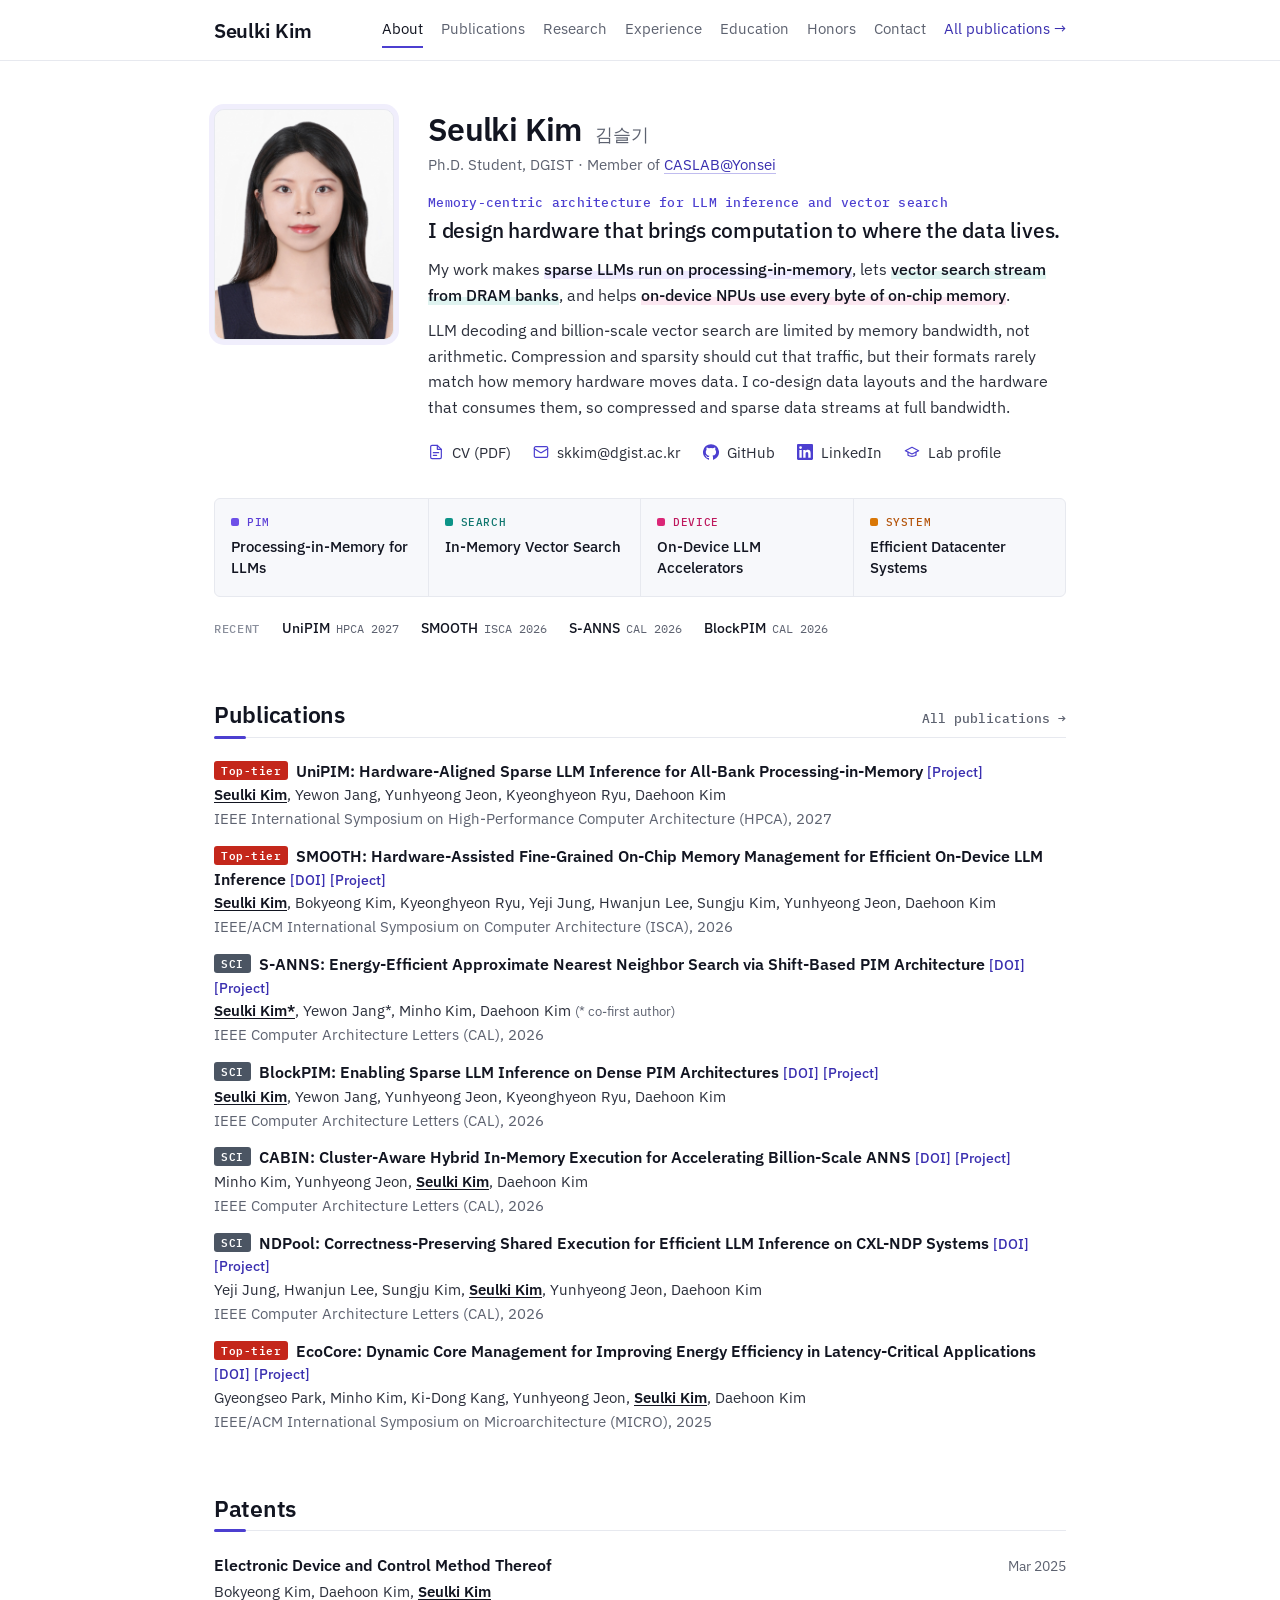
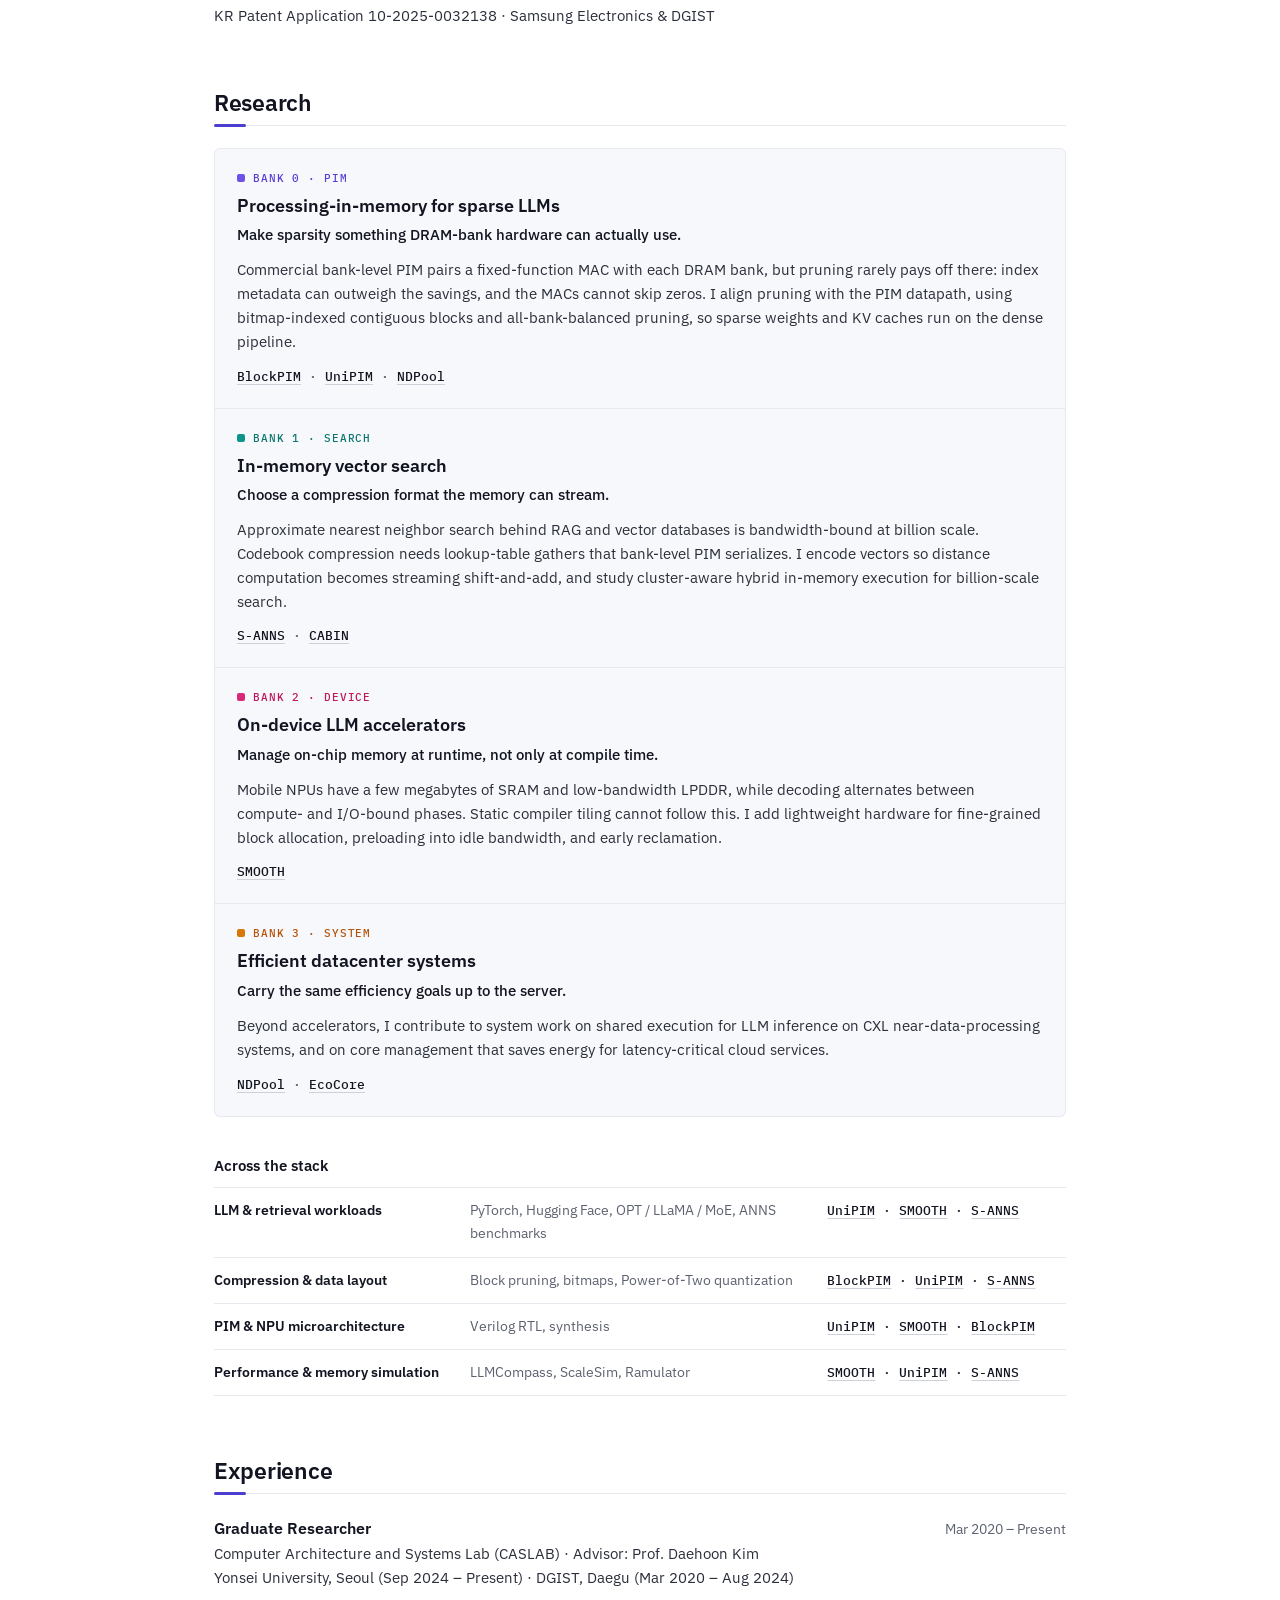
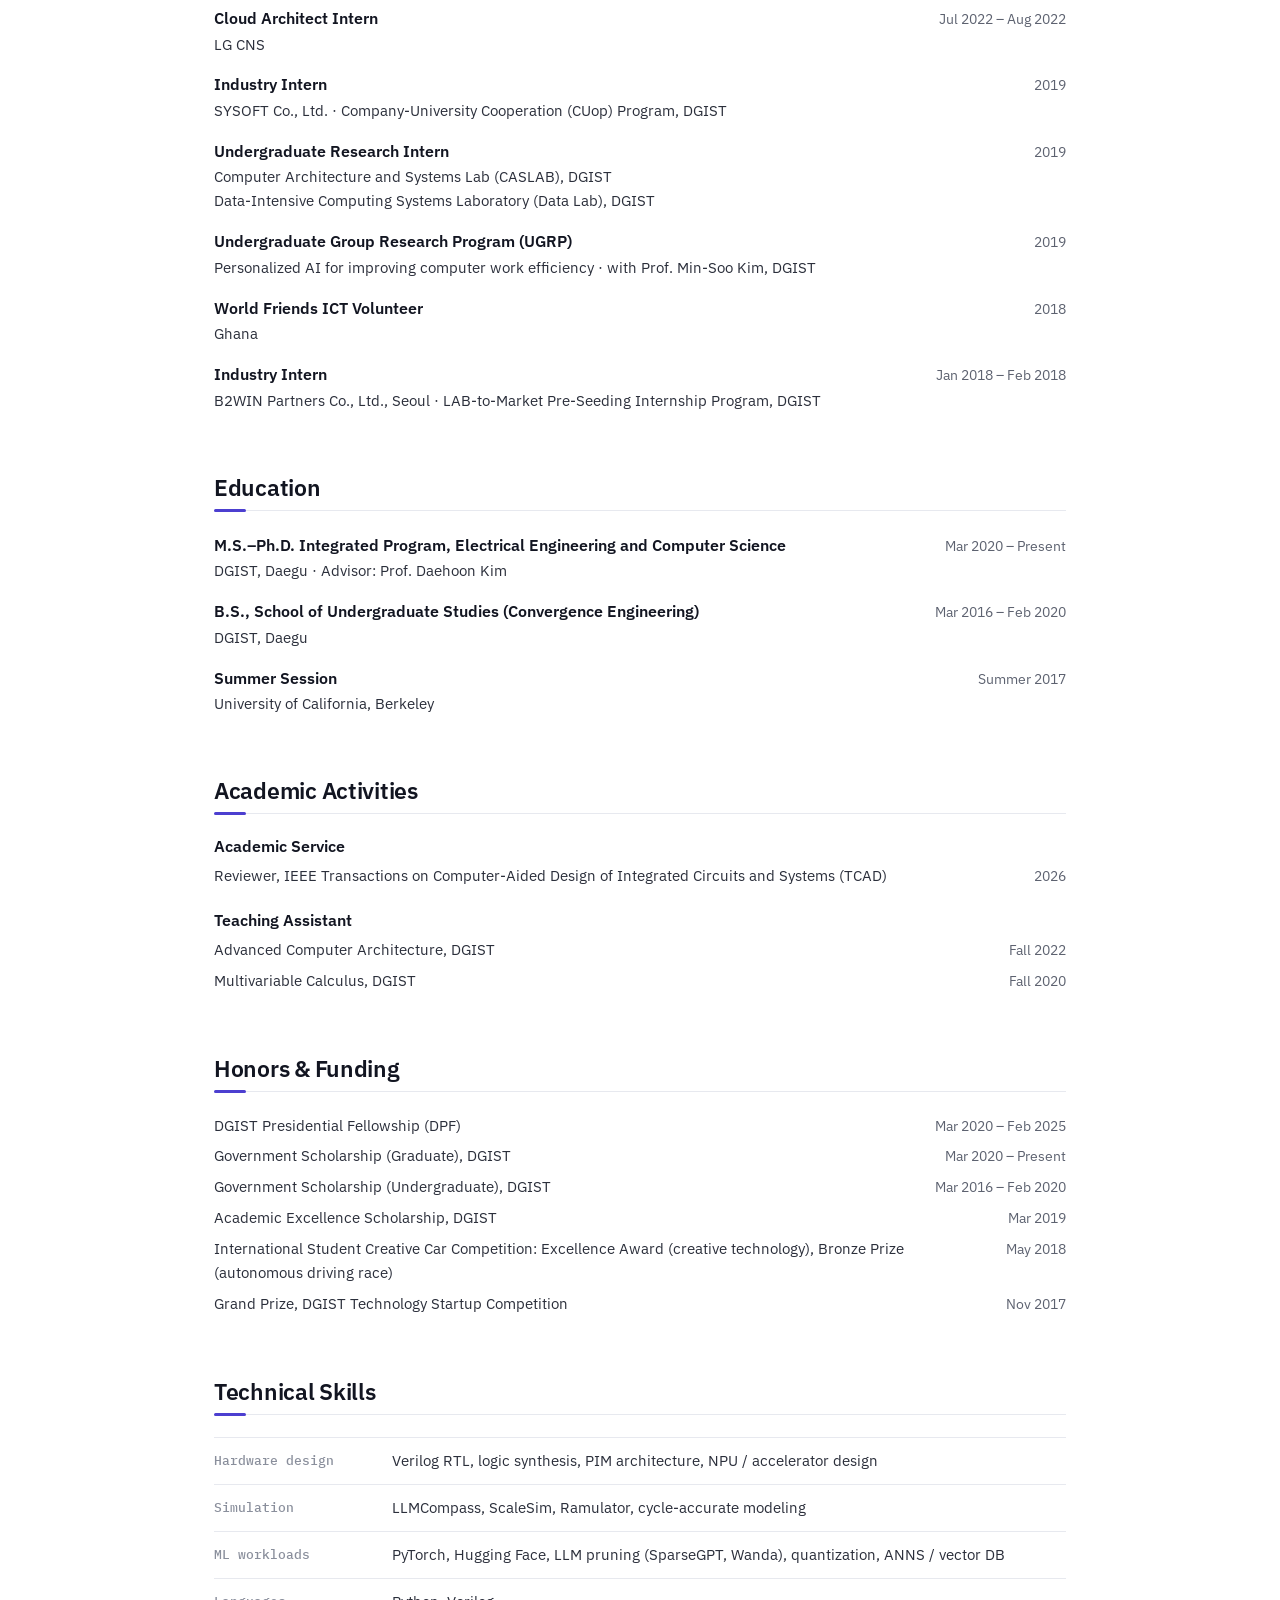
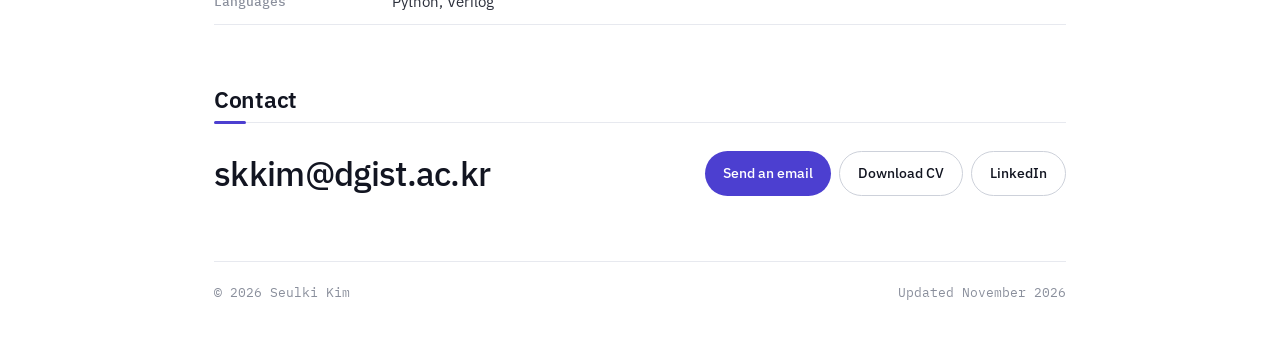
==== index.html @ 946d22b2 "Add LinkedIn profile link" ====
<!doctype html>
<html lang="en">
<head>
  <meta charset="utf-8">
  <meta name="viewport" content="width=device-width, initial-scale=1">
  <title>Seulki Kim | Memory-Centric Architecture for LLMs</title>
  <meta name="description" content="Seulki Kim is a Ph.D. student at DGIST designing memory-centric hardware, processing-in-memory and on-chip memory management, for efficient LLM inference and vector search (HPCA 2027, ISCA 2026).">
  <link rel="canonical" href="https://skkim-caslab.github.io/">
  <meta property="og:type" content="profile">
  <meta property="og:url" content="https://skkim-caslab.github.io/">
  <meta property="og:site_name" content="Seulki Kim">
  <meta property="og:title" content="Seulki Kim | Memory-Centric Architecture for LLMs">
  <meta property="og:description" content="Ph.D. student at DGIST building processing-in-memory and on-chip memory systems for LLM inference and vector search (HPCA 2027, ISCA 2026).">
  <meta property="og:image" content="https://skkim-caslab.github.io/assets/images/profile.jpg">
  <link rel="icon" href="assets/images/favicon.svg" type="image/svg+xml">
  <link rel="preconnect" href="https://fonts.googleapis.com">
  <link rel="preconnect" href="https://fonts.gstatic.com" crossorigin>
  <link rel="stylesheet" href="https://fonts.googleapis.com/css2?family=IBM+Plex+Mono:wght@400;500&family=IBM+Plex+Sans:wght@400;500;600&display=swap">
  <link rel="stylesheet" href="assets/css/site.css">
  <script type="application/ld+json">
  {
    "@context": "https://schema.org",
    "@type": "Person",
    "name": "Seulki Kim",
    "alternateName": "김슬기",
    "url": "https://skkim-caslab.github.io/",
    "image": "https://skkim-caslab.github.io/assets/images/profile.jpg",
    "email": "mailto:skkim@dgist.ac.kr",
    "jobTitle": "Ph.D. Student",
    "affiliation": { "@type": "CollegeOrUniversity", "name": "DGIST" },
    "knowsAbout": ["Processing-in-Memory", "LLM inference", "Sparse LLM inference", "Approximate nearest neighbor search", "NPU", "On-chip memory management", "Computer architecture"],
    "sameAs": ["https://github.com/skkim-caslab", "https://www.linkedin.com/in/seulki-kim-7b2b02244/", "https://caslab-yonsei.github.io/members/seulki-kim/"]
  }
  </script>
</head>
<body>
<a class="skip" href="#main">Skip to content</a>
<header class="site-header">
  <div class="bar">
    <a class="brand" href="index.html">Seulki Kim</a>
    <nav class="site-nav" aria-label="Sections">
      <a href="#about">About</a>
      <a href="#work">Publications</a>
      <a href="#research">Research</a>
      <a href="#experience">Experience</a>
      <a href="#education">Education</a>
      <a href="#honors">Honors</a>
      <a href="#contact">Contact</a>
      <a class="nav-all" href="publications.html">All publications →</a>
    </nav>
  </div>
</header>

<main class="content" id="main">
    <section class="section hero" id="about" aria-labelledby="about-h">
      <div class="hero-photo"><img src="assets/images/profile.jpg" alt="Seulki Kim" width="746" height="960"></div>
      <div class="hero-text">
        <h1 id="about-h" class="hero-name">Seulki Kim <span lang="ko">김슬기</span></h1>
        <p class="hero-role">Ph.D. Student, DGIST · Member of <a href="https://caslab-yonsei.github.io/" target="_blank" rel="noopener">CASLAB@Yonsei</a></p>
        <p class="about-kicker">Memory-centric architecture for LLM inference and vector search</p>
        <p class="hero-statement">I design hardware that brings computation to where the data lives.</p>
        <p>My work makes <span class="hl t-pim">sparse LLMs run on processing-in-memory</span>, lets <span class="hl t-search">vector search stream from DRAM banks</span>, and helps <span class="hl t-device">on-device NPUs use every byte of on-chip memory</span>.</p>
        <p>LLM decoding and billion-scale vector search are limited by memory bandwidth, not arithmetic. Compression and sparsity should cut that traffic, but their formats rarely match how memory hardware moves data. I co-design data layouts and the hardware that consumes them, so compressed and sparse data streams at full bandwidth.</p>
        <div class="hero-links">
          <a href="assets/cv/seulki-kim-cv.pdf" target="_blank" rel="noopener"><svg viewBox="0 0 24 24" fill="none" stroke="currentColor" stroke-width="1.8" stroke-linecap="round" stroke-linejoin="round" aria-hidden="true"><path d="M14 2H6a2 2 0 0 0-2 2v16a2 2 0 0 0 2 2h12a2 2 0 0 0 2-2V8z"/><path d="M14 2v6h6M8 13h8M8 17h5"/></svg>CV (PDF)</a>
          <a href="mailto:skkim@dgist.ac.kr"><svg viewBox="0 0 24 24" fill="none" stroke="currentColor" stroke-width="1.8" stroke-linecap="round" stroke-linejoin="round" aria-hidden="true"><rect x="2" y="4" width="20" height="16" rx="2"/><path d="m22 7-8.97 5.7a1.94 1.94 0 0 1-2.06 0L2 7"/></svg>skkim@dgist.ac.kr</a>
          <a href="https://github.com/skkim-caslab" target="_blank" rel="noopener"><svg viewBox="0 0 24 24" fill="currentColor" aria-hidden="true"><path d="M12 .3a12 12 0 0 0-3.8 23.4c.6.1.8-.3.8-.6v-2.2c-3.3.7-4-1.4-4-1.4-.6-1.4-1.4-1.8-1.4-1.8-1-.7.1-.7.1-.7 1.2.1 1.8 1.2 1.8 1.2 1 1.8 2.8 1.3 3.5 1 0-.8.4-1.3.7-1.6-2.7-.3-5.5-1.3-5.5-6 0-1.2.5-2.3 1.3-3.1-.2-.4-.6-1.6 0-3.2 0 0 1-.3 3.4 1.2a11.5 11.5 0 0 1 6 0c2.3-1.5 3.3-1.2 3.3-1.2.6 1.6.2 2.8.1 3.2.8.8 1.3 1.9 1.3 3.1 0 4.6-2.8 5.6-5.5 5.9.5.4.9 1.1.9 2.3v3.3c0 .3.1.7.8.6A12 12 0 0 0 12 .3"/></svg>GitHub</a>
          <a href="https://www.linkedin.com/in/seulki-kim-7b2b02244/" target="_blank" rel="noopener"><svg viewBox="0 0 24 24" fill="currentColor" aria-hidden="true"><path d="M20.45 20.45h-3.56v-5.57c0-1.33-.02-3.04-1.85-3.04-1.85 0-2.14 1.45-2.14 2.94v5.67H9.35V9h3.41v1.56h.05c.48-.9 1.64-1.85 3.37-1.85 3.6 0 4.27 2.37 4.27 5.46v6.28zM5.34 7.43a2.06 2.06 0 1 1 0-4.13 2.06 2.06 0 0 1 0 4.13zM7.12 20.45H3.56V9h3.56v11.45zM22.22 0H1.77C.79 0 0 .77 0 1.73v20.54C0 23.23.79 24 1.77 24h20.45c.98 0 1.78-.77 1.78-1.73V1.73C24 .77 23.2 0 22.22 0z"/></svg>LinkedIn</a>
          <a href="https://caslab-yonsei.github.io/members/seulki-kim/" target="_blank" rel="noopener"><svg viewBox="0 0 24 24" fill="none" stroke="currentColor" stroke-width="1.8" stroke-linecap="round" stroke-linejoin="round" aria-hidden="true"><path d="M22 10 12 5 2 10l10 5 10-5z"/><path d="M6 12v5c3 2 9 2 12 0v-5"/></svg>Lab profile</a>
          <!-- <a href="https://scholar.google.com/citations?user=YOUR_ID" target="_blank" rel="noopener">Google Scholar</a> -->
        </div>
      </div>
      <div class="areas" role="list" aria-label="Research areas">
        <a class="area t-pim" role="listitem" href="#focus-pim"><span class="area-label">PIM</span><span class="area-name">Processing-in-Memory for LLMs</span></a>
        <a class="area t-search" role="listitem" href="#focus-search"><span class="area-label">Search</span><span class="area-name">In-Memory Vector Search</span></a>
        <a class="area t-device" role="listitem" href="#focus-device"><span class="area-label">Device</span><span class="area-name">On-Device LLM Accelerators</span></a>
        <a class="area t-system" role="listitem" href="#focus-system"><span class="area-label">System</span><span class="area-name">Efficient Datacenter Systems</span></a>
      </div>
      <div class="recent" aria-label="Recent work">
        <span class="recent-label">Recent</span>
        <a href="publications.html#work-unipim">UniPIM<small>HPCA 2027</small></a>
        <a href="publications.html#work-smooth">SMOOTH<small>ISCA 2026</small></a>
        <a href="publications.html#work-sanns">S-ANNS<small>CAL 2026</small></a>
        <a href="publications.html#work-blockpim">BlockPIM<small>CAL 2026</small></a>
      </div>
    </section>

    <section class="section" id="work" aria-labelledby="work-h">
      <div class="sec-head"><h2 id="work-h">Publications</h2><a class="more" href="publications.html">All publications →</a></div>
      <ol class="plist">
        <li class="t-pim">
          <p class="plist-title"><span class="tier tier-top">Top-tier</span> <a class="plist-main" href="publications.html#work-unipim">UniPIM: Hardware-Aligned Sparse LLM Inference for All-Bank Processing-in-Memory</a> <a class="plist-link" href="https://caslab-yonsei.github.io/publications/hpca27-skim/" target="_blank" rel="noopener">[Project]</a></p>
          <p class="plist-authors"><span class="me">Seulki Kim</span>, Yewon Jang, Yunhyeong Jeon, Kyeonghyeon Ryu, Daehoon Kim</p>
          <p class="plist-venue">IEEE International Symposium on High-Performance Computer Architecture (HPCA), 2027</p>
        </li>
        <li class="t-device">
          <p class="plist-title"><span class="tier tier-top">Top-tier</span> <a class="plist-main" href="publications.html#work-smooth">SMOOTH: Hardware-Assisted Fine-Grained On-Chip Memory Management for Efficient On-Device LLM Inference</a> <a class="plist-link" href="https://doi.org/10.1109/ISCA66397.2026.00057" target="_blank" rel="noopener">[DOI]</a> <a class="plist-link" href="https://caslab-yonsei.github.io/publications/isca26-skim/" target="_blank" rel="noopener">[Project]</a></p>
          <p class="plist-authors"><span class="me">Seulki Kim</span>, Bokyeong Kim, Kyeonghyeon Ryu, Yeji Jung, Hwanjun Lee, Sungju Kim, Yunhyeong Jeon, Daehoon Kim</p>
          <p class="plist-venue">IEEE/ACM International Symposium on Computer Architecture (ISCA), 2026</p>
        </li>
        <li class="t-search">
          <p class="plist-title"><span class="tier tier-sci">SCI</span> <a class="plist-main" href="publications.html#work-sanns">S-ANNS: Energy-Efficient Approximate Nearest Neighbor Search via Shift-Based PIM Architecture</a> <a class="plist-link" href="https://doi.org/10.1109/LCA.2026.3743912" target="_blank" rel="noopener">[DOI]</a> <a class="plist-link" href="https://caslab-yonsei.github.io/publications/cal26-2-skim/" target="_blank" rel="noopener">[Project]</a></p>
          <p class="plist-authors"><span class="me">Seulki Kim*</span>, Yewon Jang*, Minho Kim, Daehoon Kim <span class="note">(* co-first author)</span></p>
          <p class="plist-venue">IEEE Computer Architecture Letters (CAL), 2026</p>
        </li>
        <li class="t-pim">
          <p class="plist-title"><span class="tier tier-sci">SCI</span> <a class="plist-main" href="publications.html#work-blockpim">BlockPIM: Enabling Sparse LLM Inference on Dense PIM Architectures</a> <a class="plist-link" href="https://doi.org/10.1109/LCA.2026.3715204" target="_blank" rel="noopener">[DOI]</a> <a class="plist-link" href="https://caslab-yonsei.github.io/publications/cal26-skim/" target="_blank" rel="noopener">[Project]</a></p>
          <p class="plist-authors"><span class="me">Seulki Kim</span>, Yewon Jang, Yunhyeong Jeon, Kyeonghyeon Ryu, Daehoon Kim</p>
          <p class="plist-venue">IEEE Computer Architecture Letters (CAL), 2026</p>
        </li>
        <li class="t-search">
          <p class="plist-title"><span class="tier tier-sci">SCI</span> <a class="plist-main" href="publications.html#cabin">CABIN: Cluster-Aware Hybrid In-Memory Execution for Accelerating Billion-Scale ANNS</a> <a class="plist-link" href="https://doi.org/10.1109/LCA.2026.3753661" target="_blank" rel="noopener">[DOI]</a> <a class="plist-link" href="https://caslab-yonsei.github.io/publications/cal26-mkim/" target="_blank" rel="noopener">[Project]</a></p>
          <p class="plist-authors">Minho Kim, Yunhyeong Jeon, <span class="me">Seulki Kim</span>, Daehoon Kim</p>
          <p class="plist-venue">IEEE Computer Architecture Letters (CAL), 2026</p>
        </li>
        <li class="t-system">
          <p class="plist-title"><span class="tier tier-sci">SCI</span> <a class="plist-main" href="publications.html#ndpool">NDPool: Correctness-Preserving Shared Execution for Efficient LLM Inference on CXL-NDP Systems</a> <a class="plist-link" href="https://doi.org/10.1109/LCA.2026.3702973" target="_blank" rel="noopener">[DOI]</a> <a class="plist-link" href="https://caslab-yonsei.github.io/publications/cal26-yjung/" target="_blank" rel="noopener">[Project]</a></p>
          <p class="plist-authors">Yeji Jung, Hwanjun Lee, Sungju Kim, <span class="me">Seulki Kim</span>, Yunhyeong Jeon, Daehoon Kim</p>
          <p class="plist-venue">IEEE Computer Architecture Letters (CAL), 2026</p>
        </li>
        <li class="t-system">
          <p class="plist-title"><span class="tier tier-top">Top-tier</span> <a class="plist-main" href="publications.html#ecocore">EcoCore: Dynamic Core Management for Improving Energy Efficiency in Latency-Critical Applications</a> <a class="plist-link" href="https://doi.org/10.1145/3725843.3756021" target="_blank" rel="noopener">[DOI]</a> <a class="plist-link" href="https://caslab-yonsei.github.io/publications/micro25-gpark/" target="_blank" rel="noopener">[Project]</a></p>
          <p class="plist-authors">Gyeongseo Park, Minho Kim, Ki-Dong Kang, Yunhyeong Jeon, <span class="me">Seulki Kim</span>, Daehoon Kim</p>
          <p class="plist-venue">IEEE/ACM International Symposium on Microarchitecture (MICRO), 2025</p>
        </li>
      </ol>
    </section>

    <section class="section" id="patents" aria-labelledby="patents-h">
      <div class="sec-head"><h2 id="patents-h">Patents</h2></div>
      <div class="entries">
        <div class="entry">
          <div class="entry-head"><strong>Electronic Device and Control Method Thereof</strong><span class="entry-date">Mar 2025</span></div>
          <p class="entry-sub">Bokyeong Kim, Daehoon Kim, <span class="me">Seulki Kim</span></p>
          <p class="entry-sub">KR Patent Application 10-2025-0032138 · Samsung Electronics &amp; DGIST</p>
        </div>
      </div>
    </section>

    <section class="section" id="research" aria-labelledby="research-h">
      <div class="sec-head"><h2 id="research-h">Research</h2></div>
      <div class="banks">
        <article class="bank t-pim" id="focus-pim">
          <p class="bank-tag">Bank 0 · PIM</p>
          <h3>Processing-in-memory for sparse LLMs</h3>
          <p class="bank-concept">Make sparsity something DRAM-bank hardware can actually use.</p>
          <p class="bank-text">Commercial bank-level PIM pairs a fixed-function MAC with each DRAM bank, but pruning rarely pays off there: index metadata can outweigh the savings, and the MACs cannot skip zeros. I align pruning with the PIM datapath, using bitmap-indexed contiguous blocks and all-bank-balanced pruning, so sparse weights and KV caches run on the dense pipeline.</p>
          <p class="bank-papers"><a href="publications.html#blockpim">BlockPIM</a> · <a href="publications.html#unipim">UniPIM</a> · <a href="publications.html#ndpool">NDPool</a></p>
        </article>
        <article class="bank t-search" id="focus-search">
          <p class="bank-tag">Bank 1 · Search</p>
          <h3>In-memory vector search</h3>
          <p class="bank-concept">Choose a compression format the memory can stream.</p>
          <p class="bank-text">Approximate nearest neighbor search behind RAG and vector databases is bandwidth-bound at billion scale. Codebook compression needs lookup-table gathers that bank-level PIM serializes. I encode vectors so distance computation becomes streaming shift-and-add, and study cluster-aware hybrid in-memory execution for billion-scale search.</p>
          <p class="bank-papers"><a href="publications.html#sanns">S-ANNS</a> · <a href="publications.html#cabin">CABIN</a></p>
        </article>
        <article class="bank t-device" id="focus-device">
          <p class="bank-tag">Bank 2 · Device</p>
          <h3>On-device LLM accelerators</h3>
          <p class="bank-concept">Manage on-chip memory at runtime, not only at compile time.</p>
          <p class="bank-text">Mobile NPUs have a few megabytes of SRAM and low-bandwidth LPDDR, while decoding alternates between compute- and I/O-bound phases. Static compiler tiling cannot follow this. I add lightweight hardware for fine-grained block allocation, preloading into idle bandwidth, and early reclamation.</p>
          <p class="bank-papers"><a href="publications.html#smooth">SMOOTH</a></p>
        </article>
        <article class="bank t-system" id="focus-system">
          <p class="bank-tag">Bank 3 · System</p>
          <h3>Efficient datacenter systems</h3>
          <p class="bank-concept">Carry the same efficiency goals up to the server.</p>
          <p class="bank-text">Beyond accelerators, I contribute to system work on shared execution for LLM inference on CXL near-data-processing systems, and on core management that saves energy for latency-critical cloud services.</p>
          <p class="bank-papers"><a href="publications.html#ndpool">NDPool</a> · <a href="publications.html#ecocore">EcoCore</a></p>
        </article>
      </div>

      <div class="stack">
        <h3>Across the stack</h3>
        <table class="stack-table">
          <tbody>
            <tr><th scope="row">LLM &amp; retrieval workloads</th><td>PyTorch, Hugging Face, OPT / LLaMA / MoE, ANNS benchmarks</td><td><a href="publications.html#work-unipim">UniPIM</a> · <a href="publications.html#work-smooth">SMOOTH</a> · <a href="publications.html#work-sanns">S-ANNS</a></td></tr>
            <tr><th scope="row">Compression &amp; data layout</th><td>Block pruning, bitmaps, Power-of-Two quantization</td><td><a href="publications.html#work-blockpim">BlockPIM</a> · <a href="publications.html#work-unipim">UniPIM</a> · <a href="publications.html#work-sanns">S-ANNS</a></td></tr>
            <tr><th scope="row">PIM &amp; NPU microarchitecture</th><td>Verilog RTL, synthesis</td><td><a href="publications.html#work-unipim">UniPIM</a> · <a href="publications.html#work-smooth">SMOOTH</a> · <a href="publications.html#work-blockpim">BlockPIM</a></td></tr>
            <tr><th scope="row">Performance &amp; memory simulation</th><td>LLMCompass, ScaleSim, Ramulator</td><td><a href="publications.html#work-smooth">SMOOTH</a> · <a href="publications.html#work-unipim">UniPIM</a> · <a href="publications.html#work-sanns">S-ANNS</a></td></tr>
          </tbody>
        </table>
      </div>
    </section>

    <section class="section" id="experience" aria-labelledby="experience-h">
      <div class="sec-head"><h2 id="experience-h">Experience</h2></div>
      <div class="entries">
        <div class="entry">
          <div class="entry-head"><strong>Graduate Researcher</strong><span class="entry-date">Mar 2020 – Present</span></div>
          <p class="entry-sub">Computer Architecture and Systems Lab (CASLAB) · Advisor: Prof. Daehoon Kim</p>
          <p class="entry-sub">Yonsei University, Seoul (Sep 2024 – Present) · DGIST, Daegu (Mar 2020 – Aug 2024)</p>
        </div>
        <div class="entry">
          <div class="entry-head"><strong>Cloud Architect Intern</strong><span class="entry-date">Jul 2022 – Aug 2022</span></div>
          <p class="entry-sub">LG CNS</p>
        </div>
        <div class="entry">
          <div class="entry-head"><strong>Industry Intern</strong><span class="entry-date">2019</span></div>
          <p class="entry-sub">SYSOFT Co., Ltd. · Company-University Cooperation (CUop) Program, DGIST</p>
        </div>
        <div class="entry">
          <div class="entry-head"><strong>Undergraduate Research Intern</strong><span class="entry-date">2019</span></div>
          <p class="entry-sub">Computer Architecture and Systems Lab (CASLAB), DGIST</p>
          <p class="entry-sub">Data-Intensive Computing Systems Laboratory (Data Lab), DGIST</p>
        </div>
        <div class="entry">
          <div class="entry-head"><strong>Undergraduate Group Research Program (UGRP)</strong><span class="entry-date">2019</span></div>
          <p class="entry-sub">Personalized AI for improving computer work efficiency · with Prof. Min-Soo Kim, DGIST</p>
        </div>
        <div class="entry">
          <div class="entry-head"><strong>World Friends ICT Volunteer</strong><span class="entry-date">2018</span></div>
          <p class="entry-sub">Ghana</p>
        </div>
        <div class="entry">
          <div class="entry-head"><strong>Industry Intern</strong><span class="entry-date">Jan 2018 – Feb 2018</span></div>
          <p class="entry-sub">B2WIN Partners Co., Ltd., Seoul · LAB-to-Market Pre-Seeding Internship Program, DGIST</p>
        </div>
      </div>
    </section>

    <section class="section" id="education" aria-labelledby="education-h">
      <div class="sec-head"><h2 id="education-h">Education</h2></div>
      <div class="entries">
        <div class="entry">
          <div class="entry-head"><strong>M.S.–Ph.D. Integrated Program, Electrical Engineering and Computer Science</strong><span class="entry-date">Mar 2020 – Present</span></div>
          <p class="entry-sub">DGIST, Daegu · Advisor: Prof. Daehoon Kim</p>
        </div>
        <div class="entry">
          <div class="entry-head"><strong>B.S., School of Undergraduate Studies (Convergence Engineering)</strong><span class="entry-date">Mar 2016 – Feb 2020</span></div>
          <p class="entry-sub">DGIST, Daegu</p>
        </div>
        <div class="entry">
          <div class="entry-head"><strong>Summer Session</strong><span class="entry-date">Summer 2017</span></div>
          <p class="entry-sub">University of California, Berkeley</p>
        </div>
      </div>
    </section>

    <section class="section" id="activities" aria-labelledby="activities-h">
      <div class="sec-head"><h2 id="activities-h">Academic Activities</h2></div>
      <h3 class="sub-head">Academic Service</h3>
      <div class="lines">
        <div class="entry-line"><span>Reviewer, IEEE Transactions on Computer-Aided Design of Integrated Circuits and Systems (TCAD)</span><span class="entry-date">2026</span></div>
      </div>
      <h3 class="sub-head sub-head-gap">Teaching Assistant</h3>
      <div class="lines">
        <div class="entry-line"><span>Advanced Computer Architecture, DGIST</span><span class="entry-date">Fall 2022</span></div>
        <div class="entry-line"><span>Multivariable Calculus, DGIST</span><span class="entry-date">Fall 2020</span></div>
      </div>
    </section>

    <section class="section" id="honors" aria-labelledby="honors-h">
      <div class="sec-head"><h2 id="honors-h">Honors &amp; Funding</h2></div>
      <div class="lines">
        <div class="entry-line"><span>DGIST Presidential Fellowship (DPF)</span><span class="entry-date">Mar 2020 – Feb 2025</span></div>
        <div class="entry-line"><span>Government Scholarship (Graduate), DGIST</span><span class="entry-date">Mar 2020 – Present</span></div>
        <div class="entry-line"><span>Government Scholarship (Undergraduate), DGIST</span><span class="entry-date">Mar 2016 – Feb 2020</span></div>
        <div class="entry-line"><span>Academic Excellence Scholarship, DGIST</span><span class="entry-date">Mar 2019</span></div>
        <div class="entry-line"><span>International Student Creative Car Competition: Excellence Award (creative technology), Bronze Prize (autonomous driving race)</span><span class="entry-date">May 2018</span></div>
        <div class="entry-line"><span>Grand Prize, DGIST Technology Startup Competition</span><span class="entry-date">Nov 2017</span></div>
      </div>
    </section>

    <section class="section" id="skills" aria-labelledby="skills-h">
      <div class="sec-head"><h2 id="skills-h">Technical Skills</h2></div>
      <dl class="spec">
          <div><dt>Hardware design</dt><dd>Verilog RTL, logic synthesis, PIM architecture, NPU / accelerator design</dd></div>
          <div><dt>Simulation</dt><dd>LLMCompass, ScaleSim, Ramulator, cycle-accurate modeling</dd></div>
          <div><dt>ML workloads</dt><dd>PyTorch, Hugging Face, LLM pruning (SparseGPT, Wanda), quantization, ANNS / vector DB</dd></div>
          <div><dt>Languages</dt><dd>Python, Verilog</dd></div>
      </dl>
    </section>

    <section class="section" id="contact" aria-labelledby="contact-h">
      <div class="sec-head"><h2 id="contact-h">Contact</h2></div>
      <div class="contact">
        <a class="contact-mail" href="mailto:skkim@dgist.ac.kr">skkim@dgist.ac.kr</a>
        <div class="contact-btns"><a class="btn" href="mailto:skkim@dgist.ac.kr">Send an email</a>
        <a class="btn btn-ghost" href="assets/cv/seulki-kim-cv.pdf" target="_blank" rel="noopener">Download CV</a>
        <a class="btn btn-ghost" href="https://www.linkedin.com/in/seulki-kim-7b2b02244/" target="_blank" rel="noopener">LinkedIn</a></div>
      </div>
    </section>

    <footer class="site-footer">
      <span>© 2026 Seulki Kim</span>
      <span>Updated <time datetime="2026-11">November 2026</time></span>
    </footer>
</main>

<script src="assets/js/site.js"></script>
</body>
</html>
---- assets/css/site.css ----
/* Seulki Kim, personal site. Layout: sticky top bar + one centred column. */
:root {
  --bg: #ffffff;
  --surface: #ffffff;
  --tint: #f7f8fb;
  --ink: #121521;
  --text: #2b2f3b;
  --muted: #5d6270;
  --faint: #8a8f9c;
  --line: #e7e9ef;
  --line-strong: #cdd1da;
  --accent: #4c3fd0;
  --accent-ink: #3a2fb0;
  --accent-soft: #f0eefc;
  --sans: "IBM Plex Sans", system-ui, -apple-system, "Segoe UI", sans-serif;
  --mono: "IBM Plex Mono", ui-monospace, SFMono-Regular, Menlo, monospace;
  --radius: 6px;
  --w: 900px;
}
.t-pim    { --tc: #5b3fd6; --tc-fill: #6d50e8; --tc-soft: #efebff; }
.t-search { --tc: #0f766e; --tc-fill: #0d9488; --tc-soft: #dff3f0; }
.t-device { --tc: #be185d; --tc-fill: #db2777; --tc-soft: #fce8f1; }
.t-system { --tc: #b45309; --tc-fill: #d97706; --tc-soft: #fdf0de; }

*, *::before, *::after { box-sizing: border-box; }
::selection { background: var(--accent-soft); color: var(--ink); }
html { scroll-behavior: smooth; scroll-padding-top: 76px; }
body {
  margin: 0;
  background: var(--bg);
  color: var(--text);
  font: 400 16px/1.65 var(--sans);
  -webkit-font-smoothing: antialiased;
}
img { max-width: 100%; height: auto; display: block; }
a { color: inherit; text-decoration-color: var(--line-strong); text-underline-offset: 3px; text-decoration-thickness: 1px; }
a:hover { text-decoration-color: currentColor; color: var(--accent-ink); }
h1, h2, h3 { color: var(--ink); margin: 0; line-height: 1.25; font-weight: 600; }
p { margin: 0; }
ul, ol { margin: 0; padding: 0; list-style: none; }
button { font: inherit; color: inherit; }
:focus-visible { outline: 2px solid var(--accent); outline-offset: 2px; }

.skip { position: absolute; left: -999px; top: 8px; background: var(--ink); color: #fff; padding: 8px 12px; z-index: 10; }
.skip:focus { left: 8px; }

/* ---------- Top bar ---------- */
.site-header { position: sticky; top: 0; z-index: 20; background: rgba(255, 255, 255, .92); backdrop-filter: saturate(1.4) blur(8px); -webkit-backdrop-filter: saturate(1.4) blur(8px); border-bottom: 1px solid var(--line); }
.bar { max-width: var(--w); margin: 0 auto; padding: 0 24px; min-height: 60px; display: flex; align-items: center; gap: 28px; }
.brand { font-size: 20px; font-weight: 600; letter-spacing: -0.015em; color: var(--ink); text-decoration: none; white-space: nowrap; }
.brand:hover { color: var(--ink); }
.site-nav { margin-left: auto; display: flex; flex-wrap: wrap; justify-content: flex-end; gap: 2px 18px; font-size: 14.5px; }
.site-nav a { color: var(--muted); text-decoration: none; padding: 5px 0; border-bottom: 2px solid transparent; white-space: nowrap; transition: color .15s, border-color .15s; }
.site-nav a:hover { color: var(--ink); }
.site-nav .nav-all { color: var(--accent-ink); }
.site-nav a.is-active, .site-nav a[aria-current] { color: var(--ink); border-bottom-color: var(--accent); }

/* ---------- Content ---------- */
.content { max-width: var(--w); margin: 0 auto; padding: 40px 24px 0; }
.section { padding: 0 0 60px; }
.sec-head {
  display: flex; align-items: baseline; gap: 14px; position: relative;
  border-bottom: 1px solid var(--line); padding-bottom: 8px; margin-bottom: 22px;
}
.sec-head::after { content: ""; position: absolute; left: 0; bottom: -2px; width: 32px; height: 3px; background: var(--accent); border-radius: 2px; }
.sec-head h2 { font-size: 23px; letter-spacing: -0.012em; }
.sec-head .more { margin-left: auto; font: 500 13px var(--mono); text-decoration: none; color: var(--muted); }
.sec-head .more:hover { color: var(--accent-ink); }

/* About */
.hero { display: grid; grid-template-columns: 180px minmax(0, 1fr); gap: 34px; align-items: start; padding-top: 8px; }
.hero-photo { border-radius: 10px; overflow: hidden; border: 1px solid var(--line); box-shadow: 0 0 0 5px var(--accent-soft); background: var(--tint); }
.hero-photo img { width: 100%; aspect-ratio: 746 / 960; object-fit: cover; }
.hero-name { font-size: 32px; letter-spacing: -0.02em; }
.hero-name span { font-size: 18px; font-weight: 400; color: var(--muted); margin-left: 6px; letter-spacing: 0; }
.hero-role { margin-top: 4px; color: var(--muted); font-size: 15px; }
.hero-role a { color: var(--accent-ink); text-decoration-color: color-mix(in srgb, var(--accent) 35%, transparent); }
.hero-statement { margin: 0 0 12px; font-size: 21px; line-height: 1.4; font-weight: 500; color: var(--ink); letter-spacing: -0.01em; }
.hero-text > p:not([class]) { font-size: 15.5px; max-width: 68ch; }
.hero-text > p:not([class]) + p:not([class]) { margin-top: 10px; }
.hero-links { display: flex; flex-wrap: wrap; gap: 8px 22px; margin-top: 20px; font-size: 14.5px; }
.hero-links a { display: inline-flex; align-items: center; gap: 8px; color: var(--text); text-decoration: none; }
.hero-links a:hover { color: var(--accent-ink); }
.hero-links svg { width: 16px; height: 16px; flex: none; color: var(--accent); }
.about-kicker { font: 500 12.5px var(--mono); color: var(--accent); letter-spacing: 0.02em; margin: 16px 0 6px; }
.areas { display: grid; grid-template-columns: repeat(4, minmax(0, 1fr)); margin-top: 0; border: 1px solid var(--line); background: var(--tint); border-radius: var(--radius); overflow: hidden; }
.area { padding: 16px 16px 18px; text-decoration: none; border-left: 1px solid var(--line); display: block; transition: background .2s; }
.area:first-child { border-left: 0; }
.area:hover { background: var(--tc-soft); }
.area-label { display: flex; align-items: center; gap: 8px; font: 500 11px var(--mono); color: var(--tc); text-transform: uppercase; letter-spacing: 0.06em; }
.area-label::before { content: ""; width: 8px; height: 8px; background: var(--tc-fill); border-radius: 2px; }
.area-name { display: block; margin-top: 8px; font-size: 15px; font-weight: 500; color: var(--ink); line-height: 1.35; }
.recent { margin-top: 26px; display: flex; flex-wrap: wrap; gap: 8px 22px; font-size: 14px; align-items: baseline; }
.recent-label { font: 500 11.5px var(--mono); color: var(--faint); text-transform: uppercase; letter-spacing: 0.06em; }
.recent a { text-decoration: none; font-weight: 500; color: var(--ink); }
.recent a small { font: 400 12px var(--mono); color: var(--muted); margin-left: 6px; }
.recent a:hover small { color: var(--ink); }
.hero > .areas, .hero > .recent { grid-column: 1 / -1; }
.hero > .recent { margin-top: -14px; }
.hl { background-image: linear-gradient(transparent 60%, var(--tc-soft) 60%); color: var(--ink); font-weight: 500; }



/* Selected publications */
.work {
  display: grid; grid-template-columns: minmax(0, 0.85fr) minmax(0, 1.15fr); gap: 28px;
  padding: 26px 0; border-bottom: 1px solid var(--line);
}
.work:first-child { padding-top: 4px; }
.work-figure {
  all: unset; cursor: zoom-in; display: block; align-self: start;
  border: 1px solid var(--line); border-radius: var(--radius); overflow: hidden; background: var(--surface);
  box-shadow: 0 1px 2px rgba(18, 21, 33, .04), 0 6px 18px -10px rgba(18, 21, 33, .18);
  transition: border-color .2s, box-shadow .2s;
}
.work-figure:hover { border-color: var(--tc); box-shadow: 0 1px 2px rgba(18, 21, 33, .05), 0 12px 28px -12px rgba(18, 21, 33, .28); }
.work-figure:focus-visible { outline: 2px solid var(--accent); outline-offset: 2px; }
.meta { display: flex; flex-wrap: wrap; gap: 6px 14px; font: 500 12px var(--mono); color: var(--muted); text-transform: uppercase; letter-spacing: 0.04em; }
.meta .venue { color: var(--tc); display: inline-flex; align-items: center; gap: 7px; }
.meta .venue::before { content: ""; width: 8px; height: 8px; background: var(--tc-fill); border-radius: 2px; }
.tier { display: inline-flex; align-items: center; margin-left: -8px; padding: 1px 7px; border-radius: 3px; font: 600 10.5px/1.6 var(--mono); letter-spacing: 0.05em; color: #fff; }
.tier-top { background: #c4271b; }
.tier-sci { background: #4b5563; }
.work-title { margin-top: 8px; font-size: 23px; letter-spacing: -0.015em; }
.work-sub { margin-top: 4px; font-size: 15px; color: var(--muted); line-height: 1.45; }
.work-teaser { margin-top: 10px; font-size: 15px; }
.stats { display: grid; grid-template-columns: repeat(3, minmax(0, 1fr)); margin-top: 14px; border-top: 1px solid var(--line); }
.stats.two { grid-template-columns: repeat(2, minmax(0, 1fr)); }
.stat { padding: 12px 12px 0 0; }
.stat + .stat { padding-left: 14px; border-left: 1px solid var(--line); }
.stat b { display: block; font: 500 21px/1.1 var(--mono); color: var(--tc); letter-spacing: -0.02em; }
.stat span { display: block; margin-top: 5px; font-size: 12.5px; color: var(--muted); line-height: 1.35; }
.work-foot { display: flex; flex-wrap: wrap; align-items: center; gap: 10px 18px; margin-top: 14px; }
.links { display: flex; gap: 16px; font: 500 13px var(--mono); }
.links a, .links button { background: none; border: 0; padding: 0; cursor: pointer; text-decoration: underline; text-decoration-color: var(--line-strong); text-underline-offset: 3px; color: var(--ink); }
.links a:hover, .links button:hover { text-decoration-color: currentColor; }
.links .primary-link { color: var(--tc); text-decoration-color: currentColor; }
.tags { display: flex; flex-wrap: wrap; gap: 6px; font-size: 12px; color: var(--muted); }
.tags li { border: 1px solid var(--line); border-radius: 999px; padding: 1px 9px; background: var(--tint); }
.stat-note { margin-top: 12px; font-size: 13px; color: var(--muted); }
.footnote { margin-top: 18px; font-size: 13px; color: var(--faint); }
.plist { display: grid; gap: 14px; }
.plist-title { font-size: 15.5px; font-weight: 600; color: var(--ink); line-height: 1.45; }
.plist-link { font-size: 13.5px; font-weight: 500; color: var(--accent-ink); text-decoration: none; white-space: nowrap; }
.plist-link:hover { text-decoration: underline; }
.plist-authors { font-size: 14.5px; margin-top: 1px; }
.plist-authors .note { color: var(--muted); font-size: 13px; }
.plist-venue { font-size: 14.5px; color: var(--muted); }
.plist .tier { margin: 0 4px 0 0; vertical-align: 2px; }
.plist-main { color: var(--ink); text-decoration: none; }
.plist-main:hover { color: var(--accent-ink); text-decoration: underline; }

/* Research */
.banks { display: grid; grid-template-columns: minmax(0, 1fr); gap: 1px; background: var(--line); border: 1px solid var(--line); border-radius: var(--radius); overflow: hidden; }
.bank { background: var(--tint); padding: 22px 22px 24px; }
.bank h3 { margin-top: 10px; font-size: 18px; }
.bank-concept { margin-top: 6px; font-weight: 500; color: var(--ink); font-size: 15px; }
.bank-text { margin-top: 10px; font-size: 14.5px; }
.stack { margin-top: 40px; }
.stack h3 { font-size: 15px; margin-bottom: 12px; }
.stack-table { width: 100%; border-collapse: collapse; font-size: 14px; }
.stack-table th, .stack-table td { text-align: left; vertical-align: top; padding: 11px 16px 11px 0; border-top: 1px solid var(--line); }
.stack-table th { font-weight: 600; color: var(--ink); width: 30%; }
.stack-table td:nth-child(2) { color: var(--muted); }
.stack-table td:last-child { font: 500 12.5px/1.8 var(--mono); padding-right: 0; }
.stack-table td:last-child { width: 28%; }
.stack-table td:last-child a { color: var(--ink); white-space: nowrap; }
.stack-table tr:last-child th, .stack-table tr:last-child td { border-bottom: 1px solid var(--line); }
.bank-tag { font: 500 11px var(--mono); color: var(--tc); letter-spacing: 0.08em; text-transform: uppercase; display: flex; align-items: center; gap: 8px; }
.bank-tag::before { content: ""; width: 8px; height: 8px; background: var(--tc-fill); border-radius: 2px; }
.bank-papers { margin-top: 14px; font: 500 12.5px var(--mono); color: var(--muted); }
.bank-papers a { color: var(--ink); }



.sub-head { font-size: 16px; font-weight: 600; color: var(--ink); margin-bottom: 8px; }
.sub-head-gap { margin-top: 22px; }

.entries { display: grid; gap: 16px; }
.entry-head, .entry-line { display: flex; justify-content: space-between; align-items: baseline; gap: 20px; }
.entry-head strong { font-size: 15.5px; font-weight: 600; color: var(--ink); }
.entry-date { flex: none; font-size: 14px; color: var(--muted); white-space: nowrap; font-variant-numeric: tabular-nums; }
.entry-sub { font-size: 14.5px; color: var(--text); margin-top: 1px; }
.entry-sub + .entry-sub { margin-top: 0; }
.me { font-weight: 600; color: var(--ink); text-decoration: underline; text-underline-offset: 2px; }
.lines { display: grid; gap: 6px; }
.entry-line { font-size: 15px; }

.spec { display: grid; border-top: 1px solid var(--line); margin: 0; }
.spec div { display: grid; grid-template-columns: 160px minmax(0, 1fr); gap: 18px; padding: 11px 0; border-bottom: 1px solid var(--line); font-size: 14.5px; }
.spec dt { font: 500 12.5px/1.9 var(--mono); color: var(--faint); }
.spec dd { margin: 0; }

/* Contact */
.contact { display: flex; flex-wrap: wrap; align-items: center; justify-content: space-between; gap: 20px; }
.contact-mail { font-size: clamp(24px, 3vw, 34px); font-weight: 500; letter-spacing: -0.02em; color: var(--ink); text-decoration: none; }
.contact-mail:hover { text-decoration: underline; color: var(--accent-ink); }
.btn { display: inline-flex; align-items: center; gap: 8px; padding: 10px 18px; border-radius: 999px; background: var(--ink); color: #fff; text-decoration: none; font-size: 14px; font-weight: 500; }
.btn { background: var(--accent); }
.btn:hover { background: var(--accent-ink); }
.btn-ghost { background: transparent; color: var(--ink); border: 1px solid var(--line-strong); }
.btn-ghost:hover { background: var(--accent-soft); border-color: var(--accent); color: var(--accent-ink); }
.contact-btns { display: flex; gap: 8px; flex-wrap: wrap; }

.site-footer { display: flex; justify-content: space-between; gap: 16px; padding: 22px 0 40px; border-top: 1px solid var(--line); font: 400 12.5px var(--mono); color: var(--faint); }

/* ---------- Publications page ---------- */
.page-top { padding-bottom: 44px; }
.page-title { font-size: clamp(34px, 4vw, 46px); letter-spacing: -0.025em; }
.page-intro { margin-top: 12px; color: var(--muted); max-width: 60ch; }
.filters { display: flex; flex-wrap: wrap; gap: 6px; margin: 0 0 28px; }
.filters button {
  border: 1px solid var(--line-strong); background: var(--surface); border-radius: 999px;
  padding: 5px 13px; font-size: 13px; cursor: pointer; color: var(--text);
  display: inline-flex; align-items: center; gap: 7px;
}
.filters button[class^="t-"]::before { content: ""; width: 7px; height: 7px; border-radius: 2px; background: var(--tc-fill); }
.filters button:hover { border-color: var(--accent); }
.filters button[aria-pressed="true"] { background: var(--accent); color: #fff; border-color: var(--accent); }
.filters button[aria-pressed="true"]::before { background: #fff; }

.pub-year { display: grid; grid-template-columns: 76px minmax(0, 1fr); gap: 20px; border-top: 1px solid var(--line-strong); padding-top: 18px; margin-bottom: 36px; }
.pub-year.is-empty { display: none; }
.pub-year-label { font: 500 15px var(--mono); color: var(--accent); }
.pub { padding: 0 0 22px; margin-bottom: 22px; border-bottom: 1px solid var(--line); }
.pub-year-list > .pub:last-child, .pub-year-list > .pub.is-last { border-bottom: 0; margin-bottom: 0; }
.pub.is-hidden { display: none; }
.pub-title { margin-top: 8px; font-size: 17.5px; line-height: 1.4; }
.pub-title button { all: unset; cursor: pointer; }
.pub-title button:hover { text-decoration: underline; text-underline-offset: 3px; }
.pub-title button:focus-visible { outline: 2px solid var(--accent); outline-offset: 2px; }
.pub-authors { margin-top: 6px; font-size: 14.5px; color: var(--muted); }
.pub-authors strong { color: var(--ink); }
.pub-venue { font-size: 14px; color: var(--muted); font-style: italic; }
.pub-summary { margin-top: 10px; font-size: 14.5px; }
.pub-result { margin-top: 8px; font: 500 13px var(--mono); color: var(--tc); }
.pub .work-foot { margin-top: 12px; }

/* ---------- Overview dialog ---------- */
.overview-dialog {
  width: min(820px, calc(100% - 32px)); max-height: calc(100vh - 48px);
  padding: 0; border: 1px solid var(--line-strong); border-radius: 10px;
  background: var(--surface); color: var(--text);
  box-shadow: 0 30px 80px rgba(20, 20, 30, .22);
}
.overview-dialog::backdrop { background: rgba(22, 23, 27, .45); }
.overview-inner { padding: 28px 32px 32px; }
.overview-head { display: flex; justify-content: space-between; align-items: flex-start; gap: 16px; }
.overview-head h2 { font-size: 28px; margin-top: 6px; letter-spacing: -0.02em; }
.overview-close { border: 1px solid var(--line); background: var(--surface); width: 36px; height: 36px; border-radius: 50%; font-size: 20px; line-height: 1; cursor: pointer; flex: none; }
.overview-close:hover { border-color: var(--ink); }
.overview-full-title { margin-top: 4px; color: var(--muted); }
.overview-figure { margin: 20px 0 6px; border: 1px solid var(--line); border-radius: var(--radius); overflow: hidden; }
.overview-figure img { width: 100%; }
.overview-text { margin: 0; }
.overview-text div { display: grid; grid-template-columns: 120px minmax(0, 1fr); gap: 18px; padding: 14px 0; border-bottom: 1px solid var(--line); }
.overview-text div:last-child { border-bottom: 0; }
.overview-text dt { font: 500 12px/1.9 var(--mono); color: var(--tc); text-transform: uppercase; letter-spacing: 0.05em; }
.overview-text dd { margin: 0; font-size: 15px; }

/* ---------- Responsive ---------- */
@media (max-width: 860px) {
  .bar { flex-wrap: wrap; gap: 0; padding: 10px 16px 0; min-height: 0; }
  .site-nav { width: 100%; margin-left: 0; flex-wrap: nowrap; justify-content: flex-start; overflow-x: auto; scrollbar-width: none; padding: 4px 0 2px; }
  .site-nav::-webkit-scrollbar { display: none; }
  html { scroll-padding-top: 96px; }
  .content { padding: 28px 16px 0; }
  .work { grid-template-columns: 1fr; gap: 16px; }
  .areas { grid-template-columns: repeat(2, minmax(0, 1fr)); }
  .area:nth-child(3) { border-left: 0; }
  .area:nth-child(n+3) { border-top: 1px solid var(--line); }
  .section { padding-bottom: 48px; }
}
@media (max-width: 560px) {
  .stat + .stat { padding-left: 10px; }
  .stat b { font-size: 18px; }
  .stat span { font-size: 12px; }
  .hero { grid-template-columns: 1fr; gap: 18px; }
  .hero-photo { width: 120px; }
  .hero-name { font-size: 27px; }
  .hero-statement { font-size: 19px; }
  .entry-head, .entry-line { flex-direction: column; gap: 0; }
  .areas { grid-template-columns: 1fr; }
  .area { border-left: 0 !important; }
  .area + .area { border-top: 1px solid var(--line); }
  .hero > .recent { margin-top: 0; }
  .stack-table, .stack-table tbody, .stack-table tr, .stack-table th, .stack-table td, .stack-table td:last-child { display: block; width: auto; }
  .stack-table tr { border-top: 1px solid var(--line); padding: 10px 0; }
  .stack-table tr:last-child { border-bottom: 1px solid var(--line); }
  .stack-table th, .stack-table td { border: 0 !important; padding: 2px 0; }
  .spec div { grid-template-columns: 1fr; gap: 2px; }
  .pub-year { grid-template-columns: 1fr; gap: 10px; }
  .overview-inner { padding: 22px 20px 24px; }
  .overview-text div { grid-template-columns: 1fr; gap: 4px; }
  .site-footer { flex-direction: column; gap: 4px; }
}
@media (prefers-reduced-motion: reduce) {
  html { scroll-behavior: auto; }
  * { transition: none !important; }
}
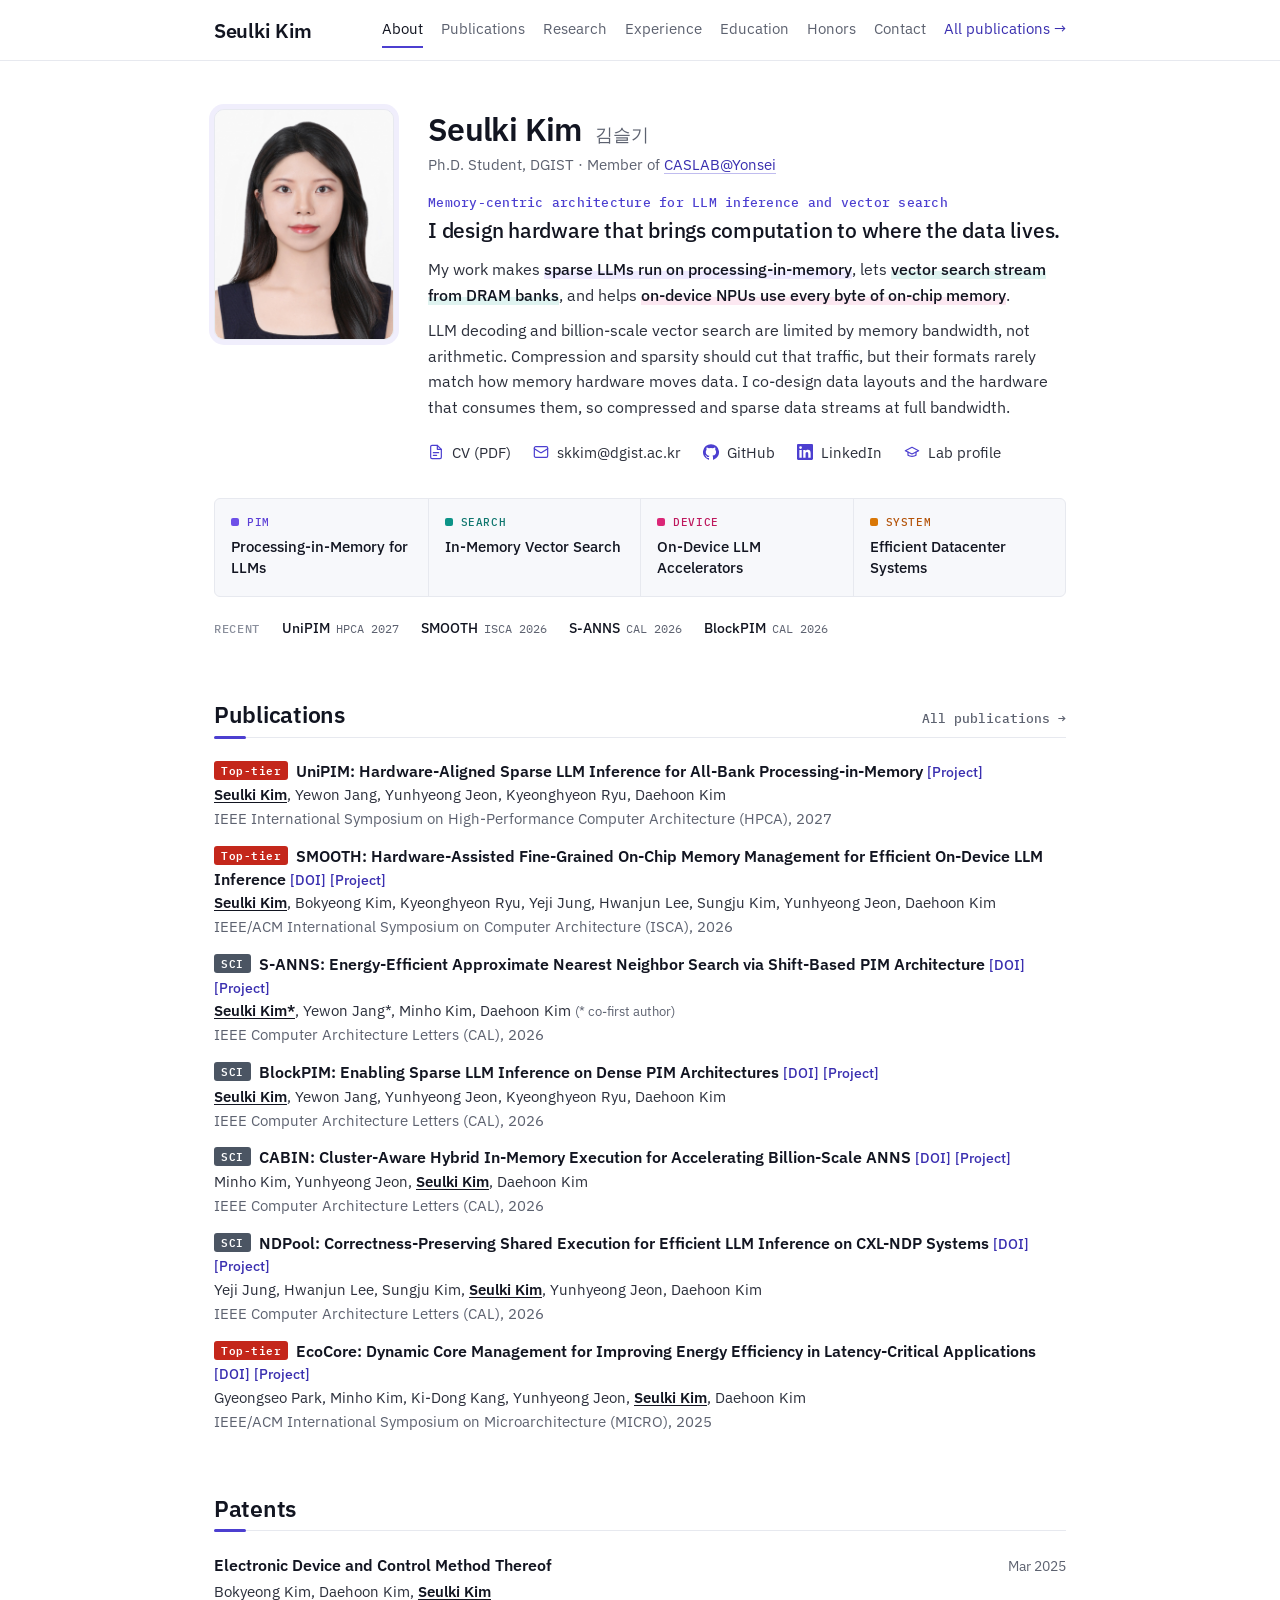
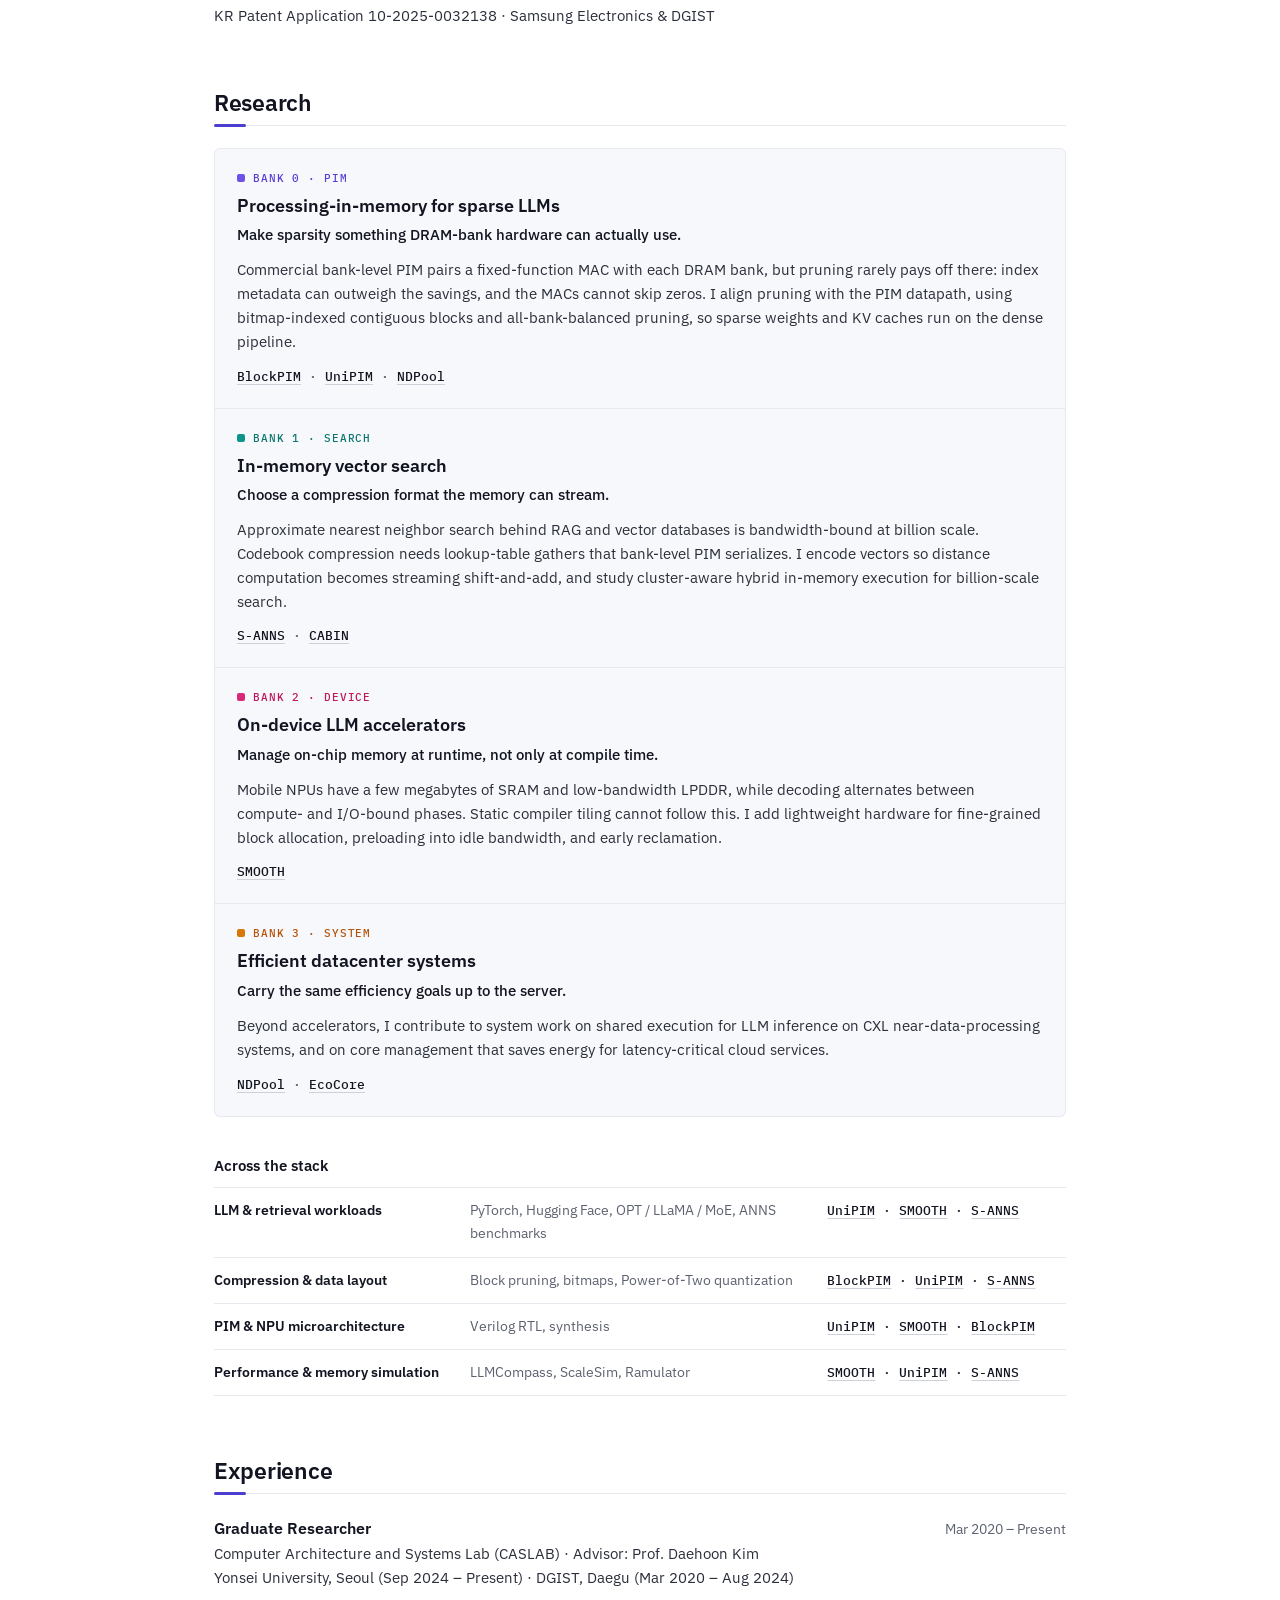
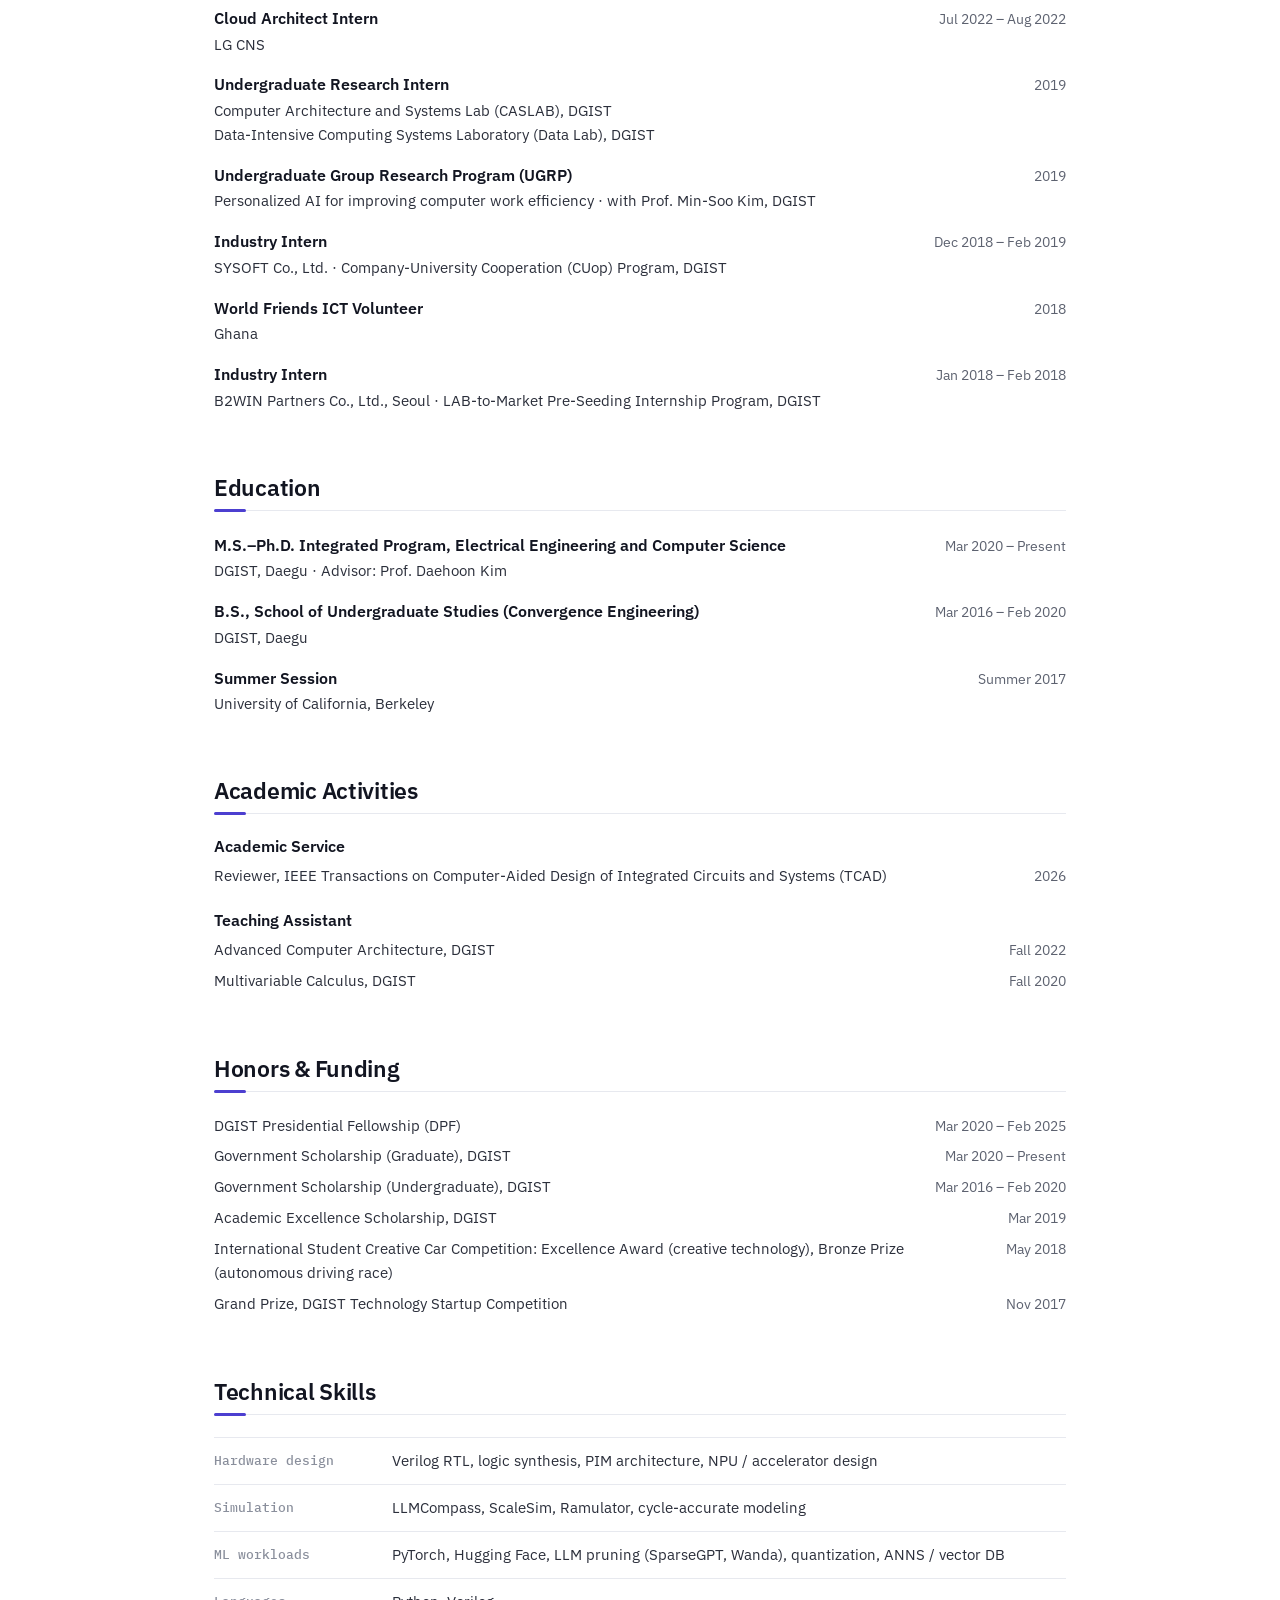
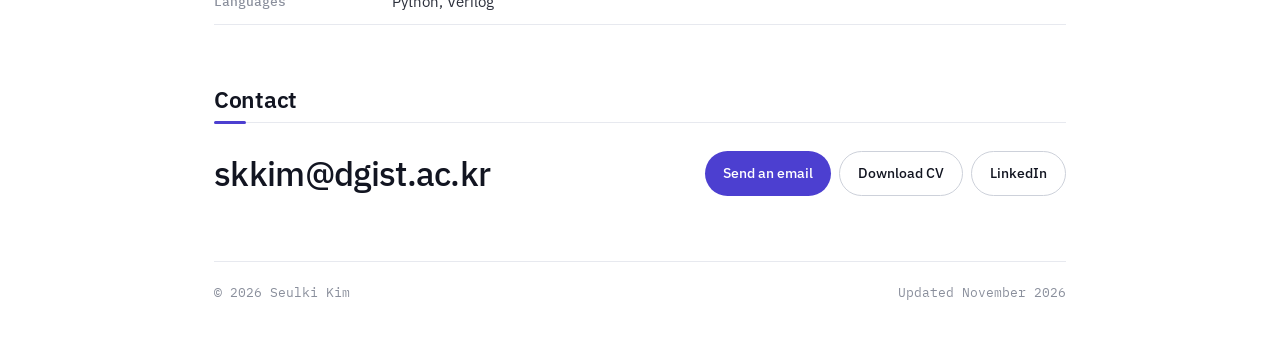
==== commit 488519ed: "Set SYSOFT internship dates to Dec 2018 – Feb 2019" ====
--- a/index.html
+++ b/index.html
@@ -29,7 +29,7 @@
     "jobTitle": "Ph.D. Student",
     "affiliation": { "@type": "CollegeOrUniversity", "name": "DGIST" },
     "knowsAbout": ["Processing-in-Memory", "LLM inference", "Sparse LLM inference", "Approximate nearest neighbor search", "NPU", "On-chip memory management", "Computer architecture"],
-    "sameAs": ["https://github.com/skkim-caslab", "https://www.linkedin.com/in/seulki-kim-7b2b02244/", "https://caslab-yonsei.github.io/members/seulki-kim/"]
+    "sameAs": ["https://github.com/skkim-caslab", "https://www.linkedin.com/in/seulkikim1/", "https://caslab-yonsei.github.io/members/seulki-kim/"]
   }
   </script>
 </head>
@@ -65,7 +65,7 @@
           <a href="assets/cv/seulki-kim-cv.pdf" target="_blank" rel="noopener"><svg viewBox="0 0 24 24" fill="none" stroke="currentColor" stroke-width="1.8" stroke-linecap="round" stroke-linejoin="round" aria-hidden="true"><path d="M14 2H6a2 2 0 0 0-2 2v16a2 2 0 0 0 2 2h12a2 2 0 0 0 2-2V8z"/><path d="M14 2v6h6M8 13h8M8 17h5"/></svg>CV (PDF)</a>
           <a href="mailto:skkim@dgist.ac.kr"><svg viewBox="0 0 24 24" fill="none" stroke="currentColor" stroke-width="1.8" stroke-linecap="round" stroke-linejoin="round" aria-hidden="true"><rect x="2" y="4" width="20" height="16" rx="2"/><path d="m22 7-8.97 5.7a1.94 1.94 0 0 1-2.06 0L2 7"/></svg>skkim@dgist.ac.kr</a>
           <a href="https://github.com/skkim-caslab" target="_blank" rel="noopener"><svg viewBox="0 0 24 24" fill="currentColor" aria-hidden="true"><path d="M12 .3a12 12 0 0 0-3.8 23.4c.6.1.8-.3.8-.6v-2.2c-3.3.7-4-1.4-4-1.4-.6-1.4-1.4-1.8-1.4-1.8-1-.7.1-.7.1-.7 1.2.1 1.8 1.2 1.8 1.2 1 1.8 2.8 1.3 3.5 1 0-.8.4-1.3.7-1.6-2.7-.3-5.5-1.3-5.5-6 0-1.2.5-2.3 1.3-3.1-.2-.4-.6-1.6 0-3.2 0 0 1-.3 3.4 1.2a11.5 11.5 0 0 1 6 0c2.3-1.5 3.3-1.2 3.3-1.2.6 1.6.2 2.8.1 3.2.8.8 1.3 1.9 1.3 3.1 0 4.6-2.8 5.6-5.5 5.9.5.4.9 1.1.9 2.3v3.3c0 .3.1.7.8.6A12 12 0 0 0 12 .3"/></svg>GitHub</a>
-          <a href="https://www.linkedin.com/in/seulki-kim-7b2b02244/" target="_blank" rel="noopener"><svg viewBox="0 0 24 24" fill="currentColor" aria-hidden="true"><path d="M20.45 20.45h-3.56v-5.57c0-1.33-.02-3.04-1.85-3.04-1.85 0-2.14 1.45-2.14 2.94v5.67H9.35V9h3.41v1.56h.05c.48-.9 1.64-1.85 3.37-1.85 3.6 0 4.27 2.37 4.27 5.46v6.28zM5.34 7.43a2.06 2.06 0 1 1 0-4.13 2.06 2.06 0 0 1 0 4.13zM7.12 20.45H3.56V9h3.56v11.45zM22.22 0H1.77C.79 0 0 .77 0 1.73v20.54C0 23.23.79 24 1.77 24h20.45c.98 0 1.78-.77 1.78-1.73V1.73C24 .77 23.2 0 22.22 0z"/></svg>LinkedIn</a>
+          <a href="https://www.linkedin.com/in/seulkikim1/" target="_blank" rel="noopener"><svg viewBox="0 0 24 24" fill="currentColor" aria-hidden="true"><path d="M20.45 20.45h-3.56v-5.57c0-1.33-.02-3.04-1.85-3.04-1.85 0-2.14 1.45-2.14 2.94v5.67H9.35V9h3.41v1.56h.05c.48-.9 1.64-1.85 3.37-1.85 3.6 0 4.27 2.37 4.27 5.46v6.28zM5.34 7.43a2.06 2.06 0 1 1 0-4.13 2.06 2.06 0 0 1 0 4.13zM7.12 20.45H3.56V9h3.56v11.45zM22.22 0H1.77C.79 0 0 .77 0 1.73v20.54C0 23.23.79 24 1.77 24h20.45c.98 0 1.78-.77 1.78-1.73V1.73C24 .77 23.2 0 22.22 0z"/></svg>LinkedIn</a>
           <a href="https://caslab-yonsei.github.io/members/seulki-kim/" target="_blank" rel="noopener"><svg viewBox="0 0 24 24" fill="none" stroke="currentColor" stroke-width="1.8" stroke-linecap="round" stroke-linejoin="round" aria-hidden="true"><path d="M22 10 12 5 2 10l10 5 10-5z"/><path d="M6 12v5c3 2 9 2 12 0v-5"/></svg>Lab profile</a>
           <!-- <a href="https://scholar.google.com/citations?user=YOUR_ID" target="_blank" rel="noopener">Google Scholar</a> -->
         </div>
@@ -196,10 +196,6 @@
           <p class="entry-sub">LG CNS</p>
         </div>
         <div class="entry">
-          <div class="entry-head"><strong>Industry Intern</strong><span class="entry-date">2019</span></div>
-          <p class="entry-sub">SYSOFT Co., Ltd. · Company-University Cooperation (CUop) Program, DGIST</p>
-        </div>
-        <div class="entry">
           <div class="entry-head"><strong>Undergraduate Research Intern</strong><span class="entry-date">2019</span></div>
           <p class="entry-sub">Computer Architecture and Systems Lab (CASLAB), DGIST</p>
           <p class="entry-sub">Data-Intensive Computing Systems Laboratory (Data Lab), DGIST</p>
@@ -207,6 +203,10 @@
         <div class="entry">
           <div class="entry-head"><strong>Undergraduate Group Research Program (UGRP)</strong><span class="entry-date">2019</span></div>
           <p class="entry-sub">Personalized AI for improving computer work efficiency · with Prof. Min-Soo Kim, DGIST</p>
+        </div>
+        <div class="entry">
+          <div class="entry-head"><strong>Industry Intern</strong><span class="entry-date">Dec 2018 – Feb 2019</span></div>
+          <p class="entry-sub">SYSOFT Co., Ltd. · Company-University Cooperation (CUop) Program, DGIST</p>
         </div>
         <div class="entry">
           <div class="entry-head"><strong>World Friends ICT Volunteer</strong><span class="entry-date">2018</span></div>
@@ -278,7 +278,7 @@
         <a class="contact-mail" href="mailto:skkim@dgist.ac.kr">skkim@dgist.ac.kr</a>
         <div class="contact-btns"><a class="btn" href="mailto:skkim@dgist.ac.kr">Send an email</a>
         <a class="btn btn-ghost" href="assets/cv/seulki-kim-cv.pdf" target="_blank" rel="noopener">Download CV</a>
-        <a class="btn btn-ghost" href="https://www.linkedin.com/in/seulki-kim-7b2b02244/" target="_blank" rel="noopener">LinkedIn</a></div>
+        <a class="btn btn-ghost" href="https://www.linkedin.com/in/seulkikim1/" target="_blank" rel="noopener">LinkedIn</a></div>
       </div>
     </section>
 
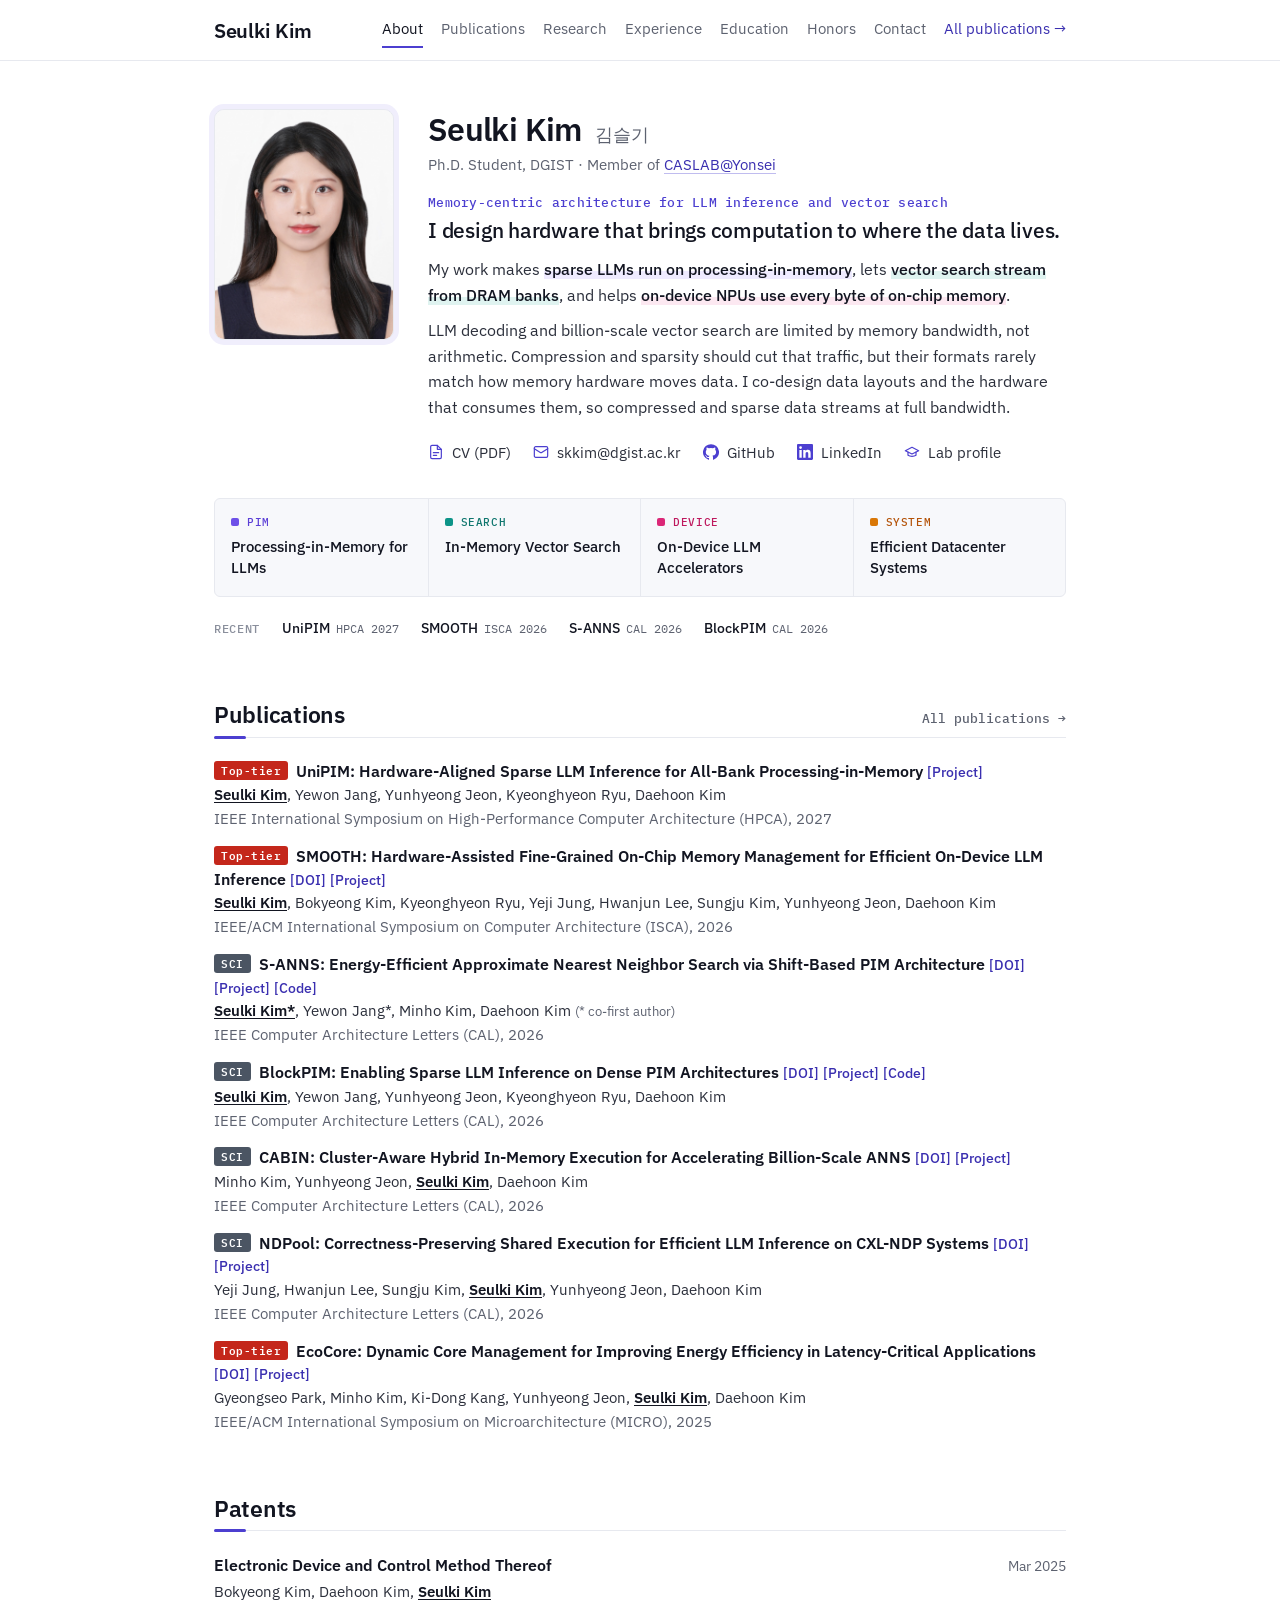
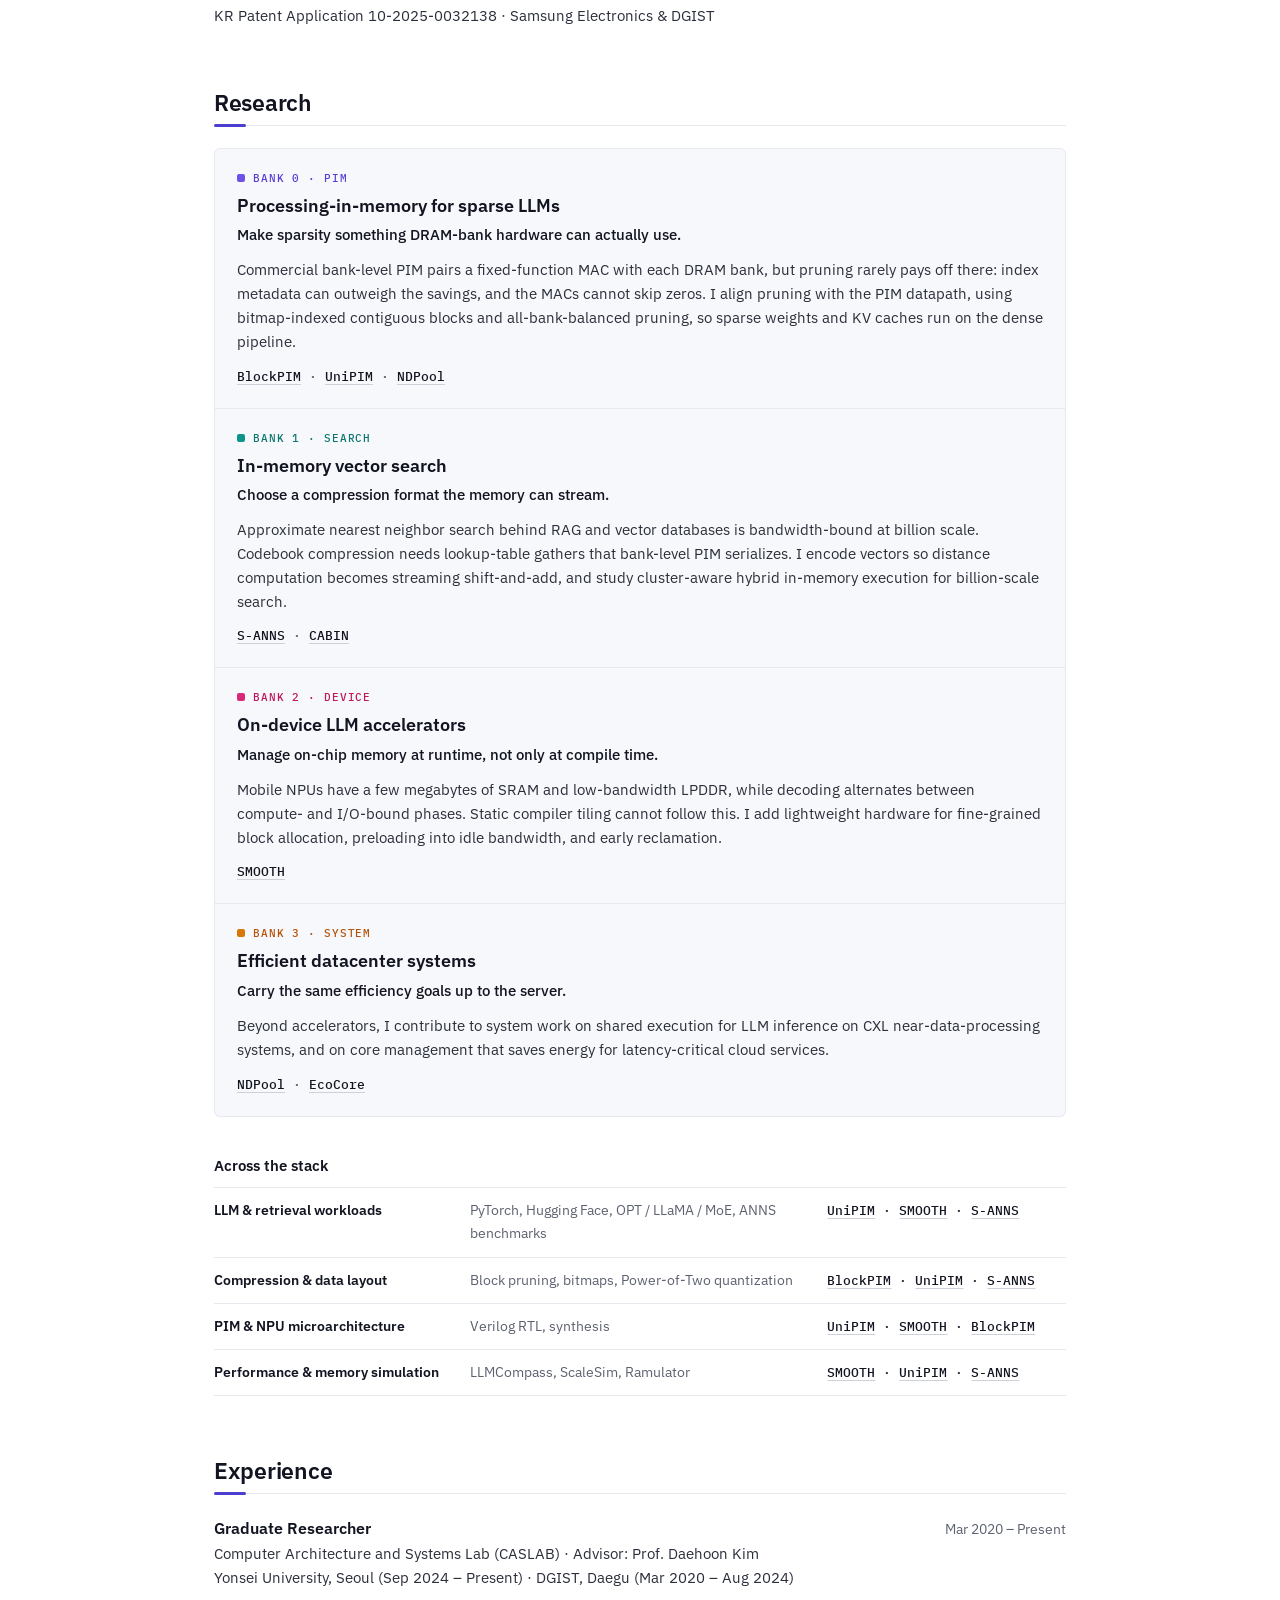
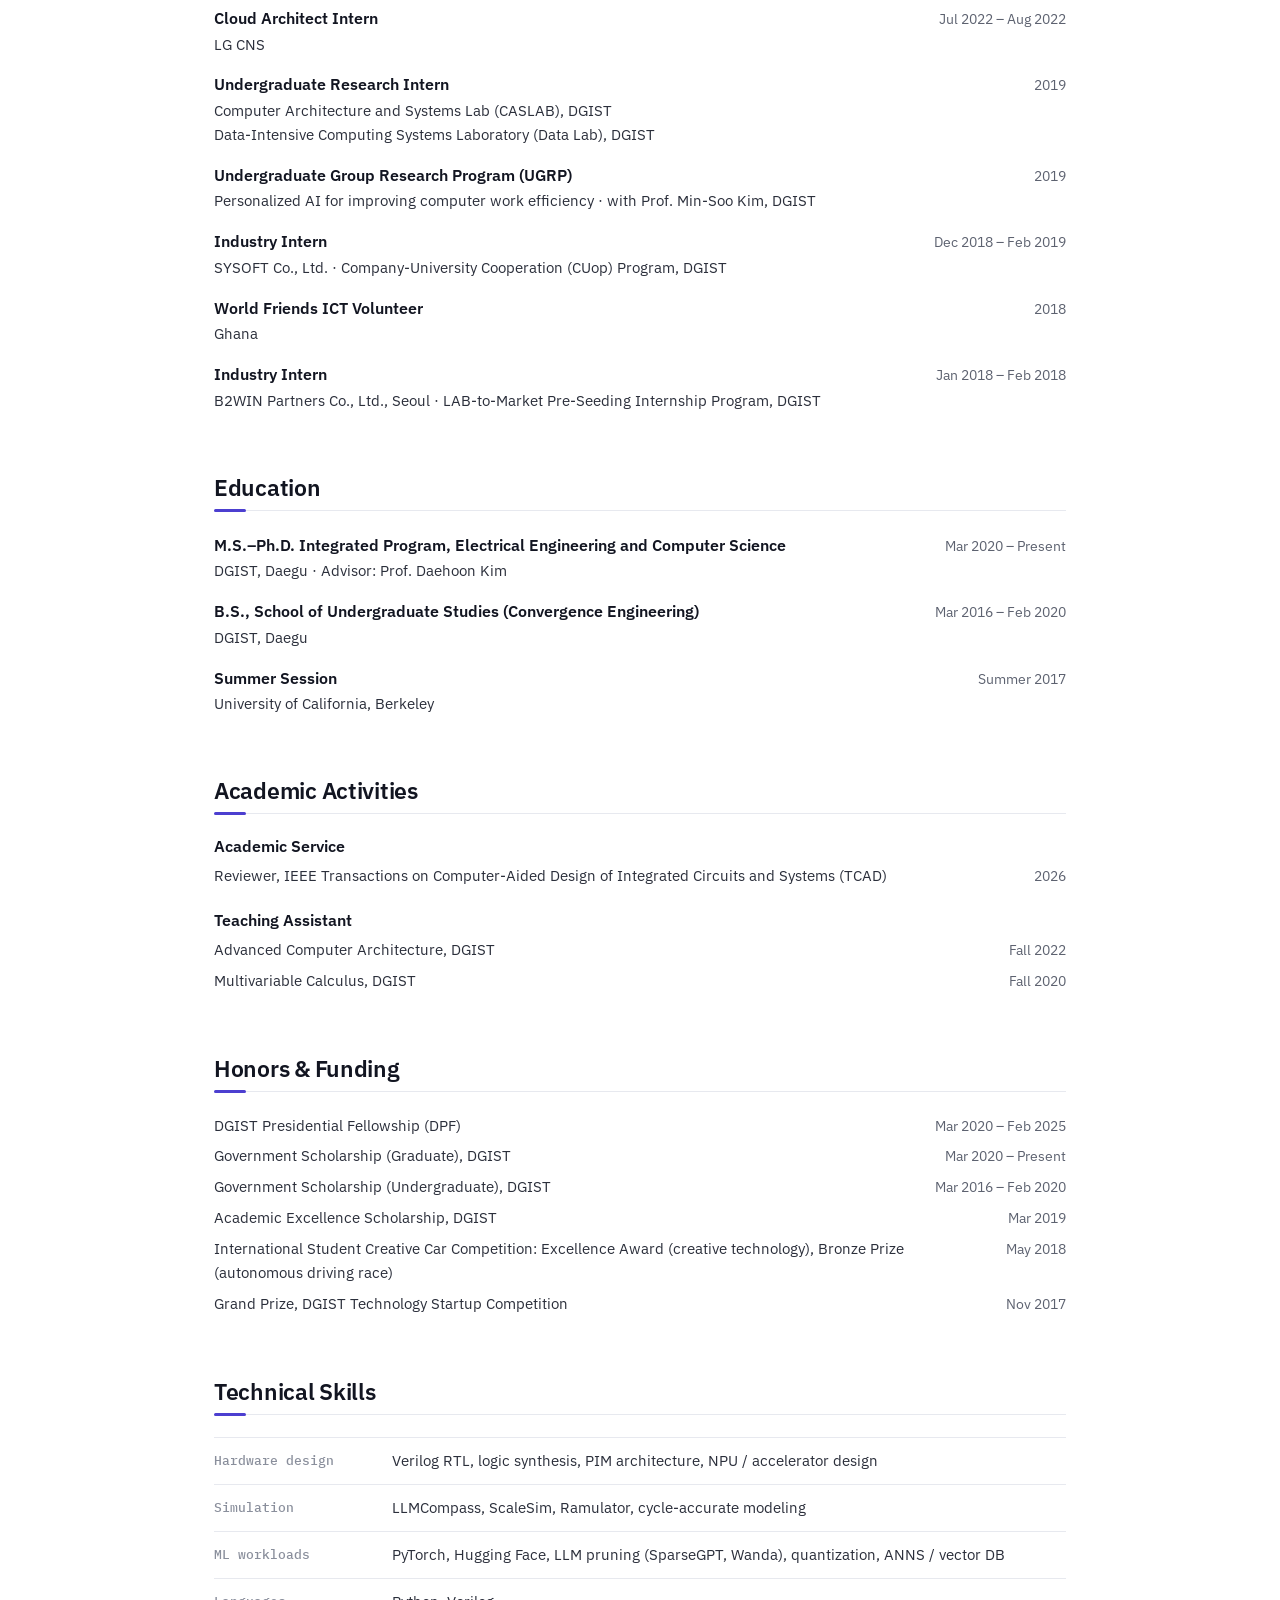
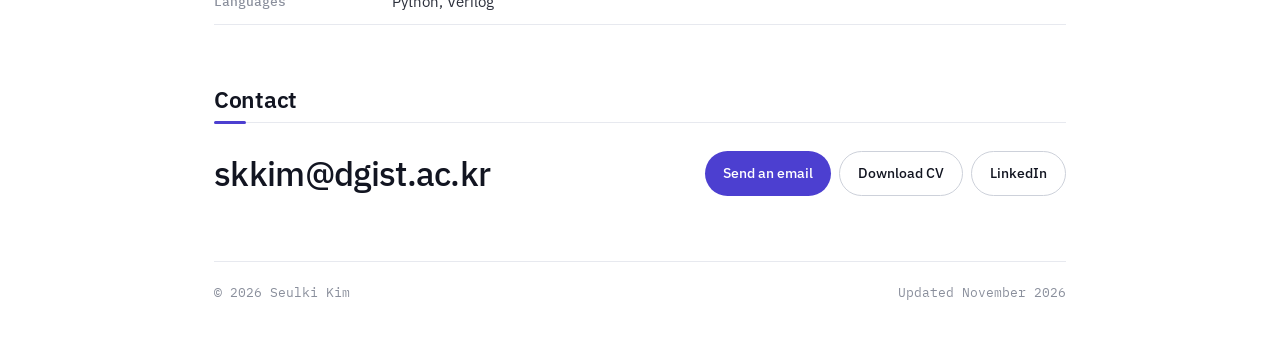
==== commit bf055fdf: "Add Code links for S-ANNS and BlockPIM" ====
--- a/index.html
+++ b/index.html
@@ -99,12 +99,12 @@
           <p class="plist-venue">IEEE/ACM International Symposium on Computer Architecture (ISCA), 2026</p>
         </li>
         <li class="t-search">
-          <p class="plist-title"><span class="tier tier-sci">SCI</span> <a class="plist-main" href="publications.html#work-sanns">S-ANNS: Energy-Efficient Approximate Nearest Neighbor Search via Shift-Based PIM Architecture</a> <a class="plist-link" href="https://doi.org/10.1109/LCA.2026.3743912" target="_blank" rel="noopener">[DOI]</a> <a class="plist-link" href="https://caslab-yonsei.github.io/publications/cal26-2-skim/" target="_blank" rel="noopener">[Project]</a></p>
+          <p class="plist-title"><span class="tier tier-sci">SCI</span> <a class="plist-main" href="publications.html#work-sanns">S-ANNS: Energy-Efficient Approximate Nearest Neighbor Search via Shift-Based PIM Architecture</a> <a class="plist-link" href="https://doi.org/10.1109/LCA.2026.3743912" target="_blank" rel="noopener">[DOI]</a> <a class="plist-link" href="https://caslab-yonsei.github.io/publications/cal26-2-skim/" target="_blank" rel="noopener">[Project]</a> <a class="plist-link" href="https://github.com/skkim-caslab/BlockPIM" target="_blank" rel="noopener">[Code]</a></p>
           <p class="plist-authors"><span class="me">Seulki Kim*</span>, Yewon Jang*, Minho Kim, Daehoon Kim <span class="note">(* co-first author)</span></p>
           <p class="plist-venue">IEEE Computer Architecture Letters (CAL), 2026</p>
         </li>
         <li class="t-pim">
-          <p class="plist-title"><span class="tier tier-sci">SCI</span> <a class="plist-main" href="publications.html#work-blockpim">BlockPIM: Enabling Sparse LLM Inference on Dense PIM Architectures</a> <a class="plist-link" href="https://doi.org/10.1109/LCA.2026.3715204" target="_blank" rel="noopener">[DOI]</a> <a class="plist-link" href="https://caslab-yonsei.github.io/publications/cal26-skim/" target="_blank" rel="noopener">[Project]</a></p>
+          <p class="plist-title"><span class="tier tier-sci">SCI</span> <a class="plist-main" href="publications.html#work-blockpim">BlockPIM: Enabling Sparse LLM Inference on Dense PIM Architectures</a> <a class="plist-link" href="https://doi.org/10.1109/LCA.2026.3715204" target="_blank" rel="noopener">[DOI]</a> <a class="plist-link" href="https://caslab-yonsei.github.io/publications/cal26-skim/" target="_blank" rel="noopener">[Project]</a> <a class="plist-link" href="https://github.com/skkim-caslab/S-ANNS" target="_blank" rel="noopener">[Code]</a></p>
           <p class="plist-authors"><span class="me">Seulki Kim</span>, Yewon Jang, Yunhyeong Jeon, Kyeonghyeon Ryu, Daehoon Kim</p>
           <p class="plist-venue">IEEE Computer Architecture Letters (CAL), 2026</p>
         </li>
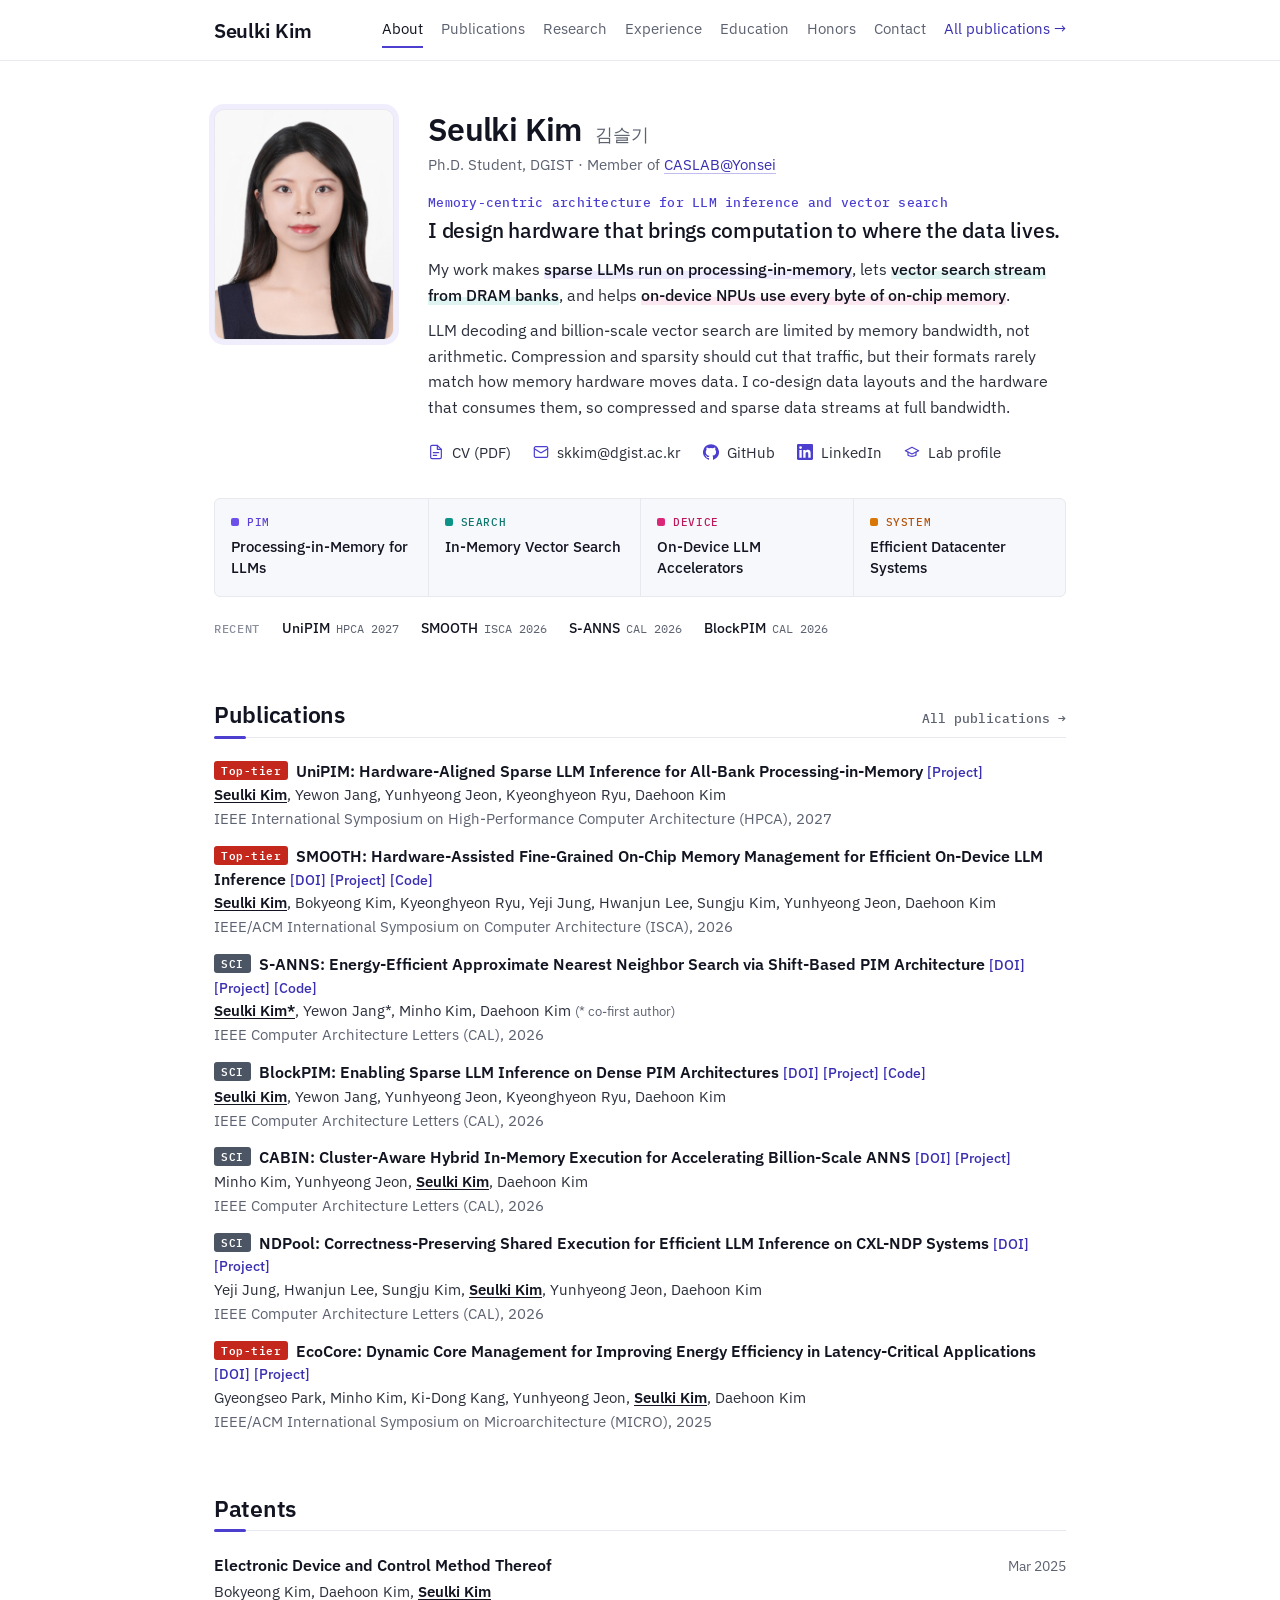
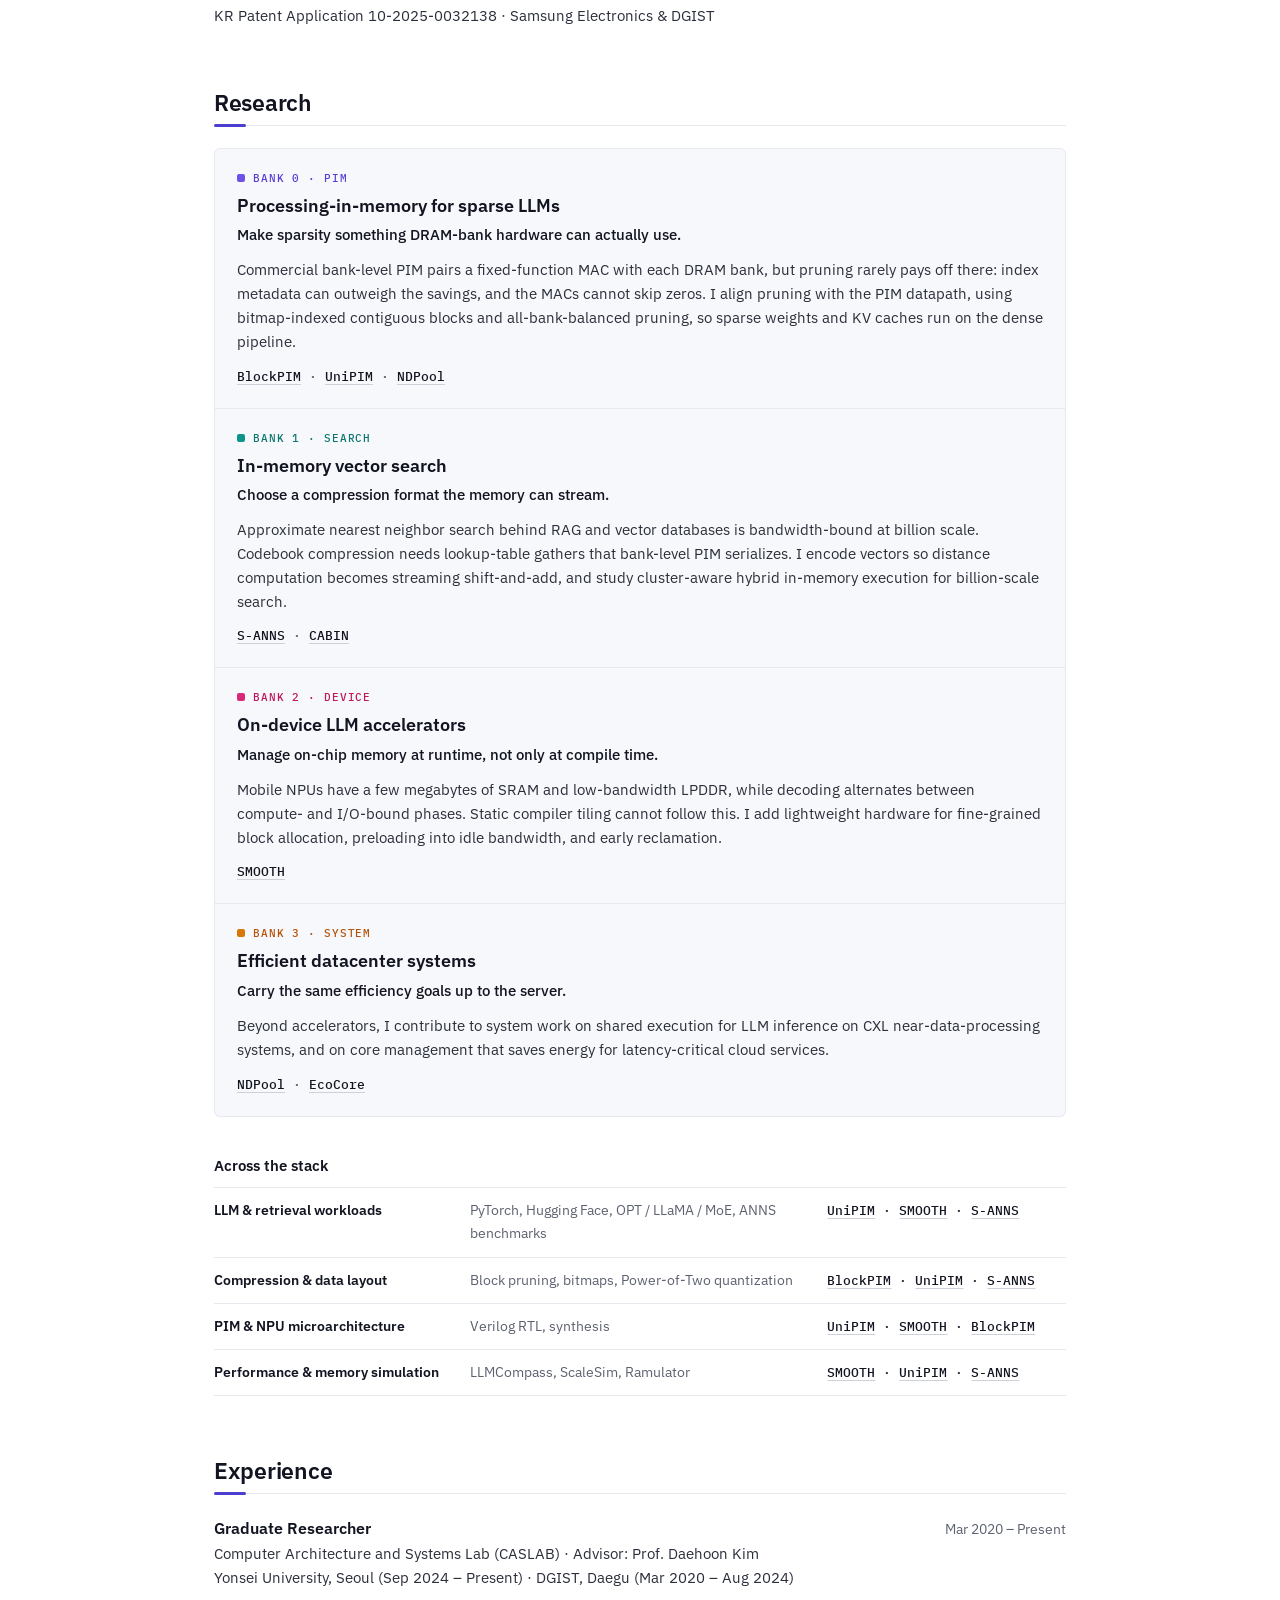
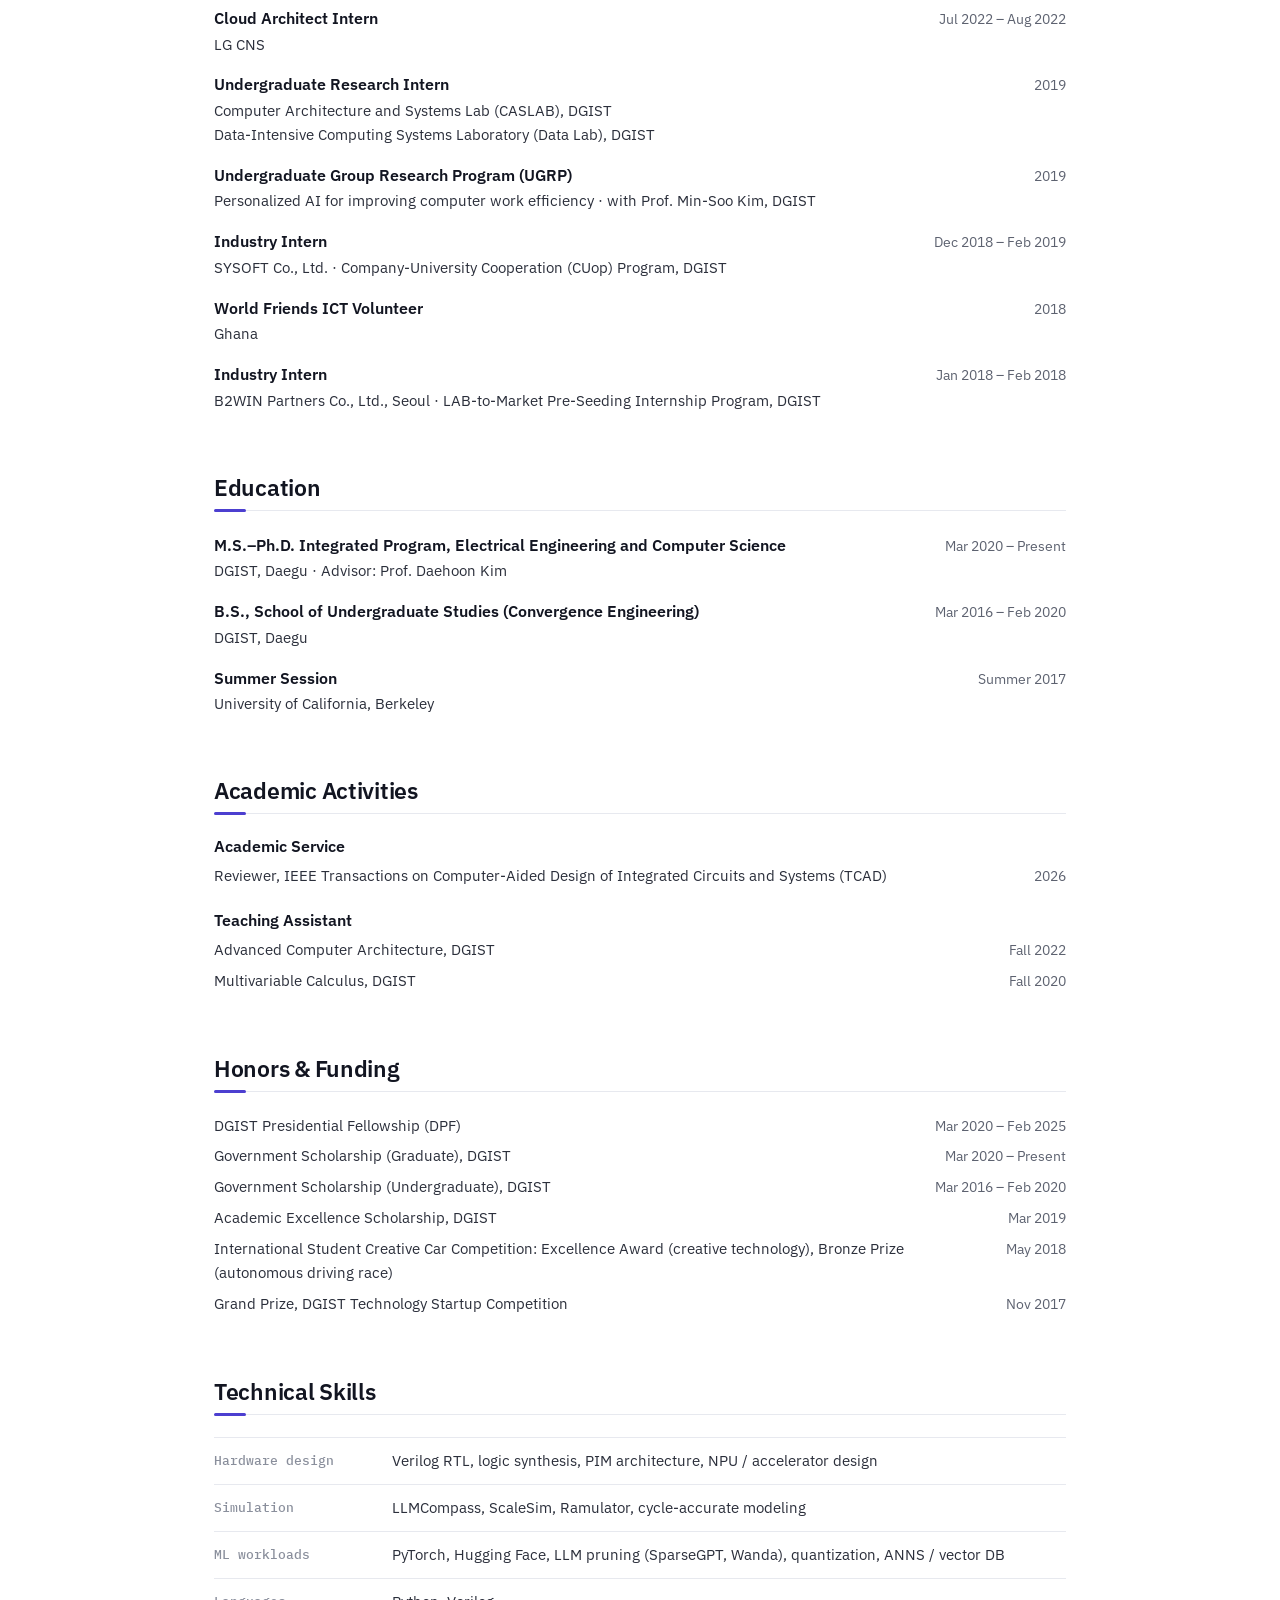
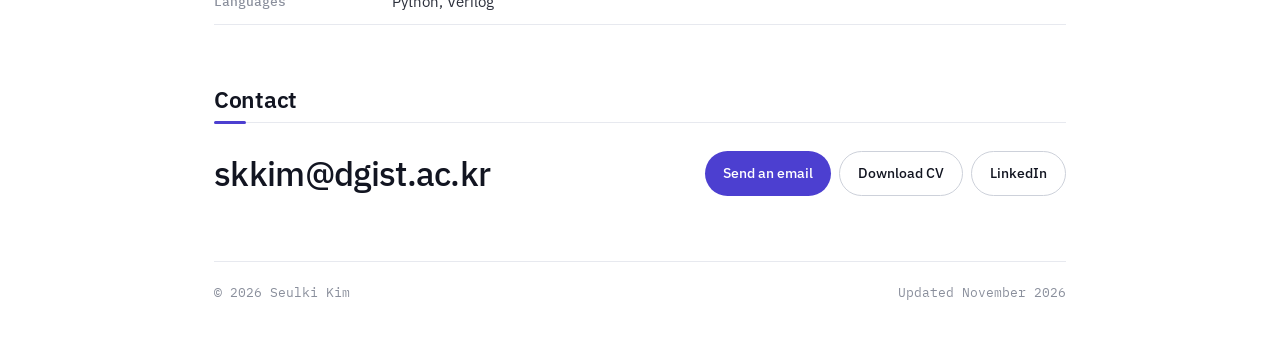
==== commit 5a780198: "Add Code link for SMOOTH" ====
--- a/index.html
+++ b/index.html
@@ -94,7 +94,7 @@
           <p class="plist-venue">IEEE International Symposium on High-Performance Computer Architecture (HPCA), 2027</p>
         </li>
         <li class="t-device">
-          <p class="plist-title"><span class="tier tier-top">Top-tier</span> <a class="plist-main" href="publications.html#work-smooth">SMOOTH: Hardware-Assisted Fine-Grained On-Chip Memory Management for Efficient On-Device LLM Inference</a> <a class="plist-link" href="https://doi.org/10.1109/ISCA66397.2026.00057" target="_blank" rel="noopener">[DOI]</a> <a class="plist-link" href="https://caslab-yonsei.github.io/publications/isca26-skim/" target="_blank" rel="noopener">[Project]</a></p>
+          <p class="plist-title"><span class="tier tier-top">Top-tier</span> <a class="plist-main" href="publications.html#work-smooth">SMOOTH: Hardware-Assisted Fine-Grained On-Chip Memory Management for Efficient On-Device LLM Inference</a> <a class="plist-link" href="https://doi.org/10.1109/ISCA66397.2026.00057" target="_blank" rel="noopener">[DOI]</a> <a class="plist-link" href="https://caslab-yonsei.github.io/publications/isca26-skim/" target="_blank" rel="noopener">[Project]</a> <a class="plist-link" href="https://github.com/skkim-caslab/SMOOTH" target="_blank" rel="noopener">[Code]</a></p>
           <p class="plist-authors"><span class="me">Seulki Kim</span>, Bokyeong Kim, Kyeonghyeon Ryu, Yeji Jung, Hwanjun Lee, Sungju Kim, Yunhyeong Jeon, Daehoon Kim</p>
           <p class="plist-venue">IEEE/ACM International Symposium on Computer Architecture (ISCA), 2026</p>
         </li>
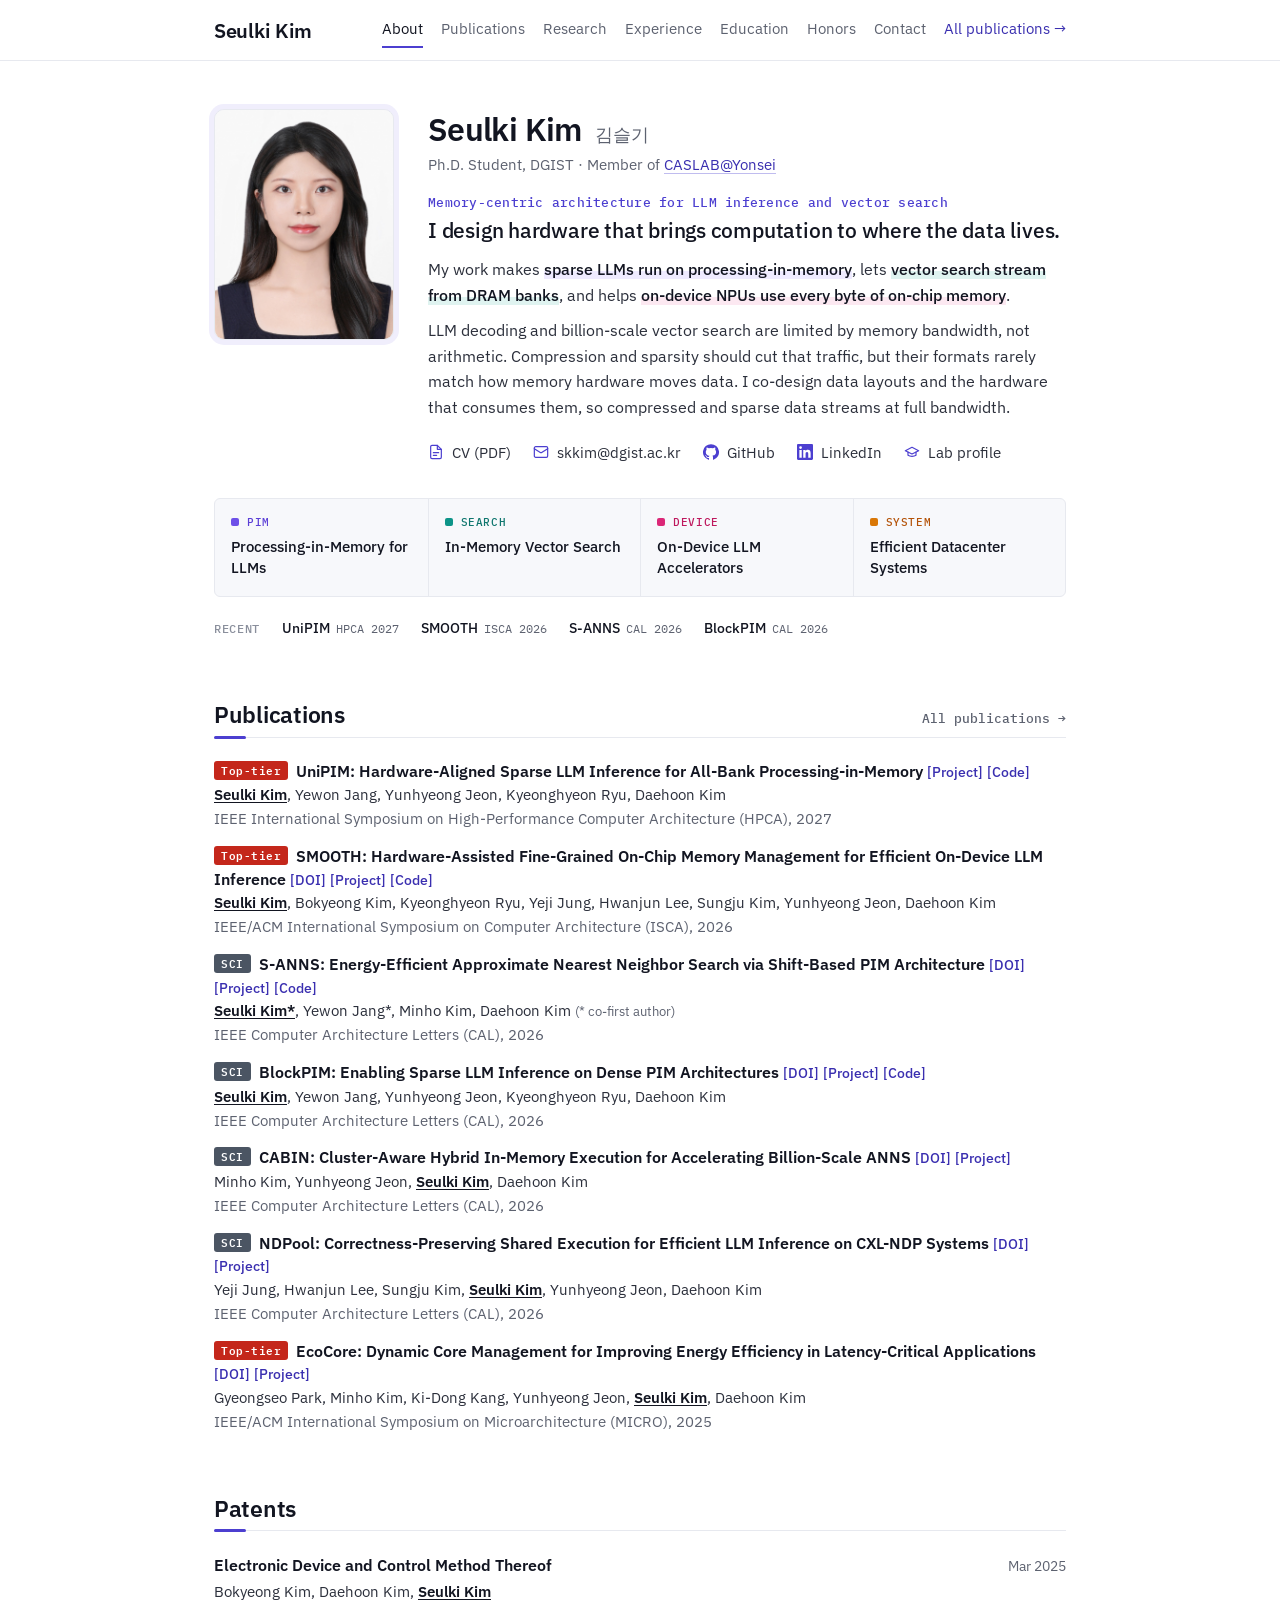
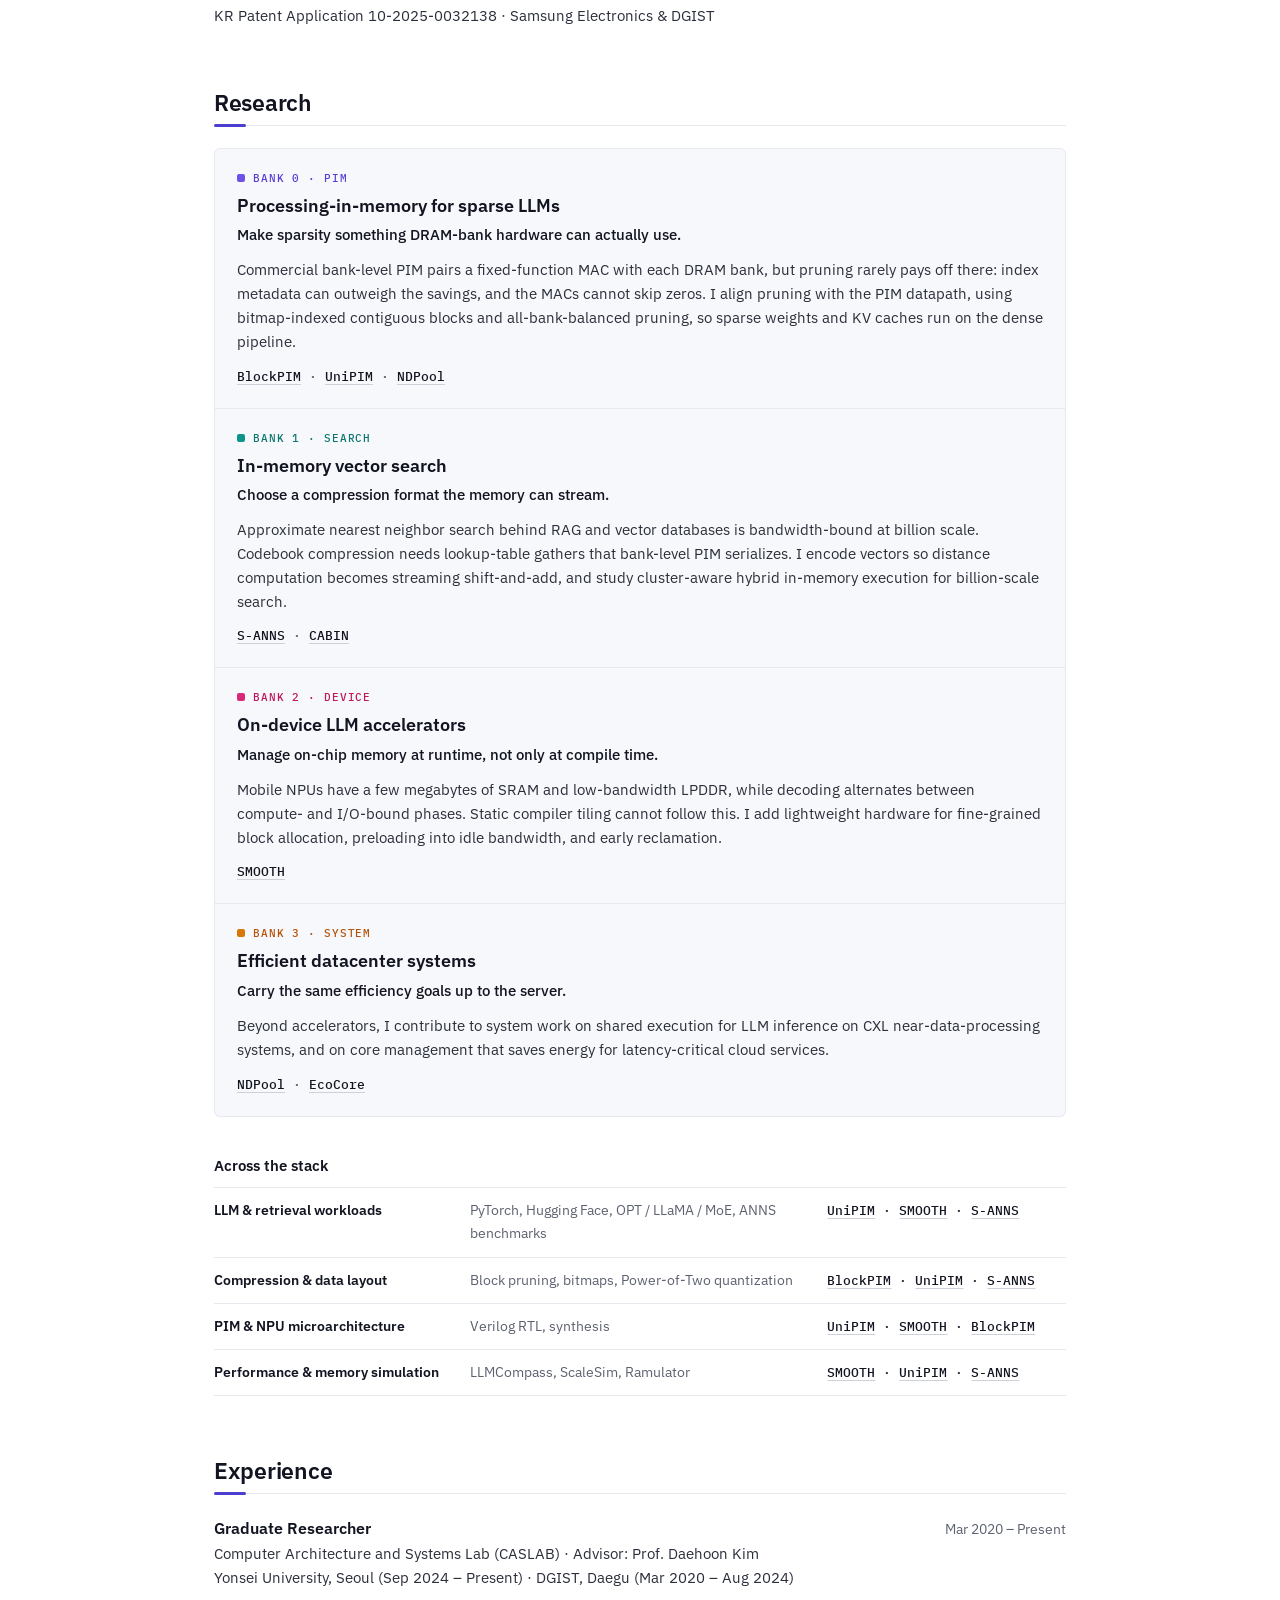
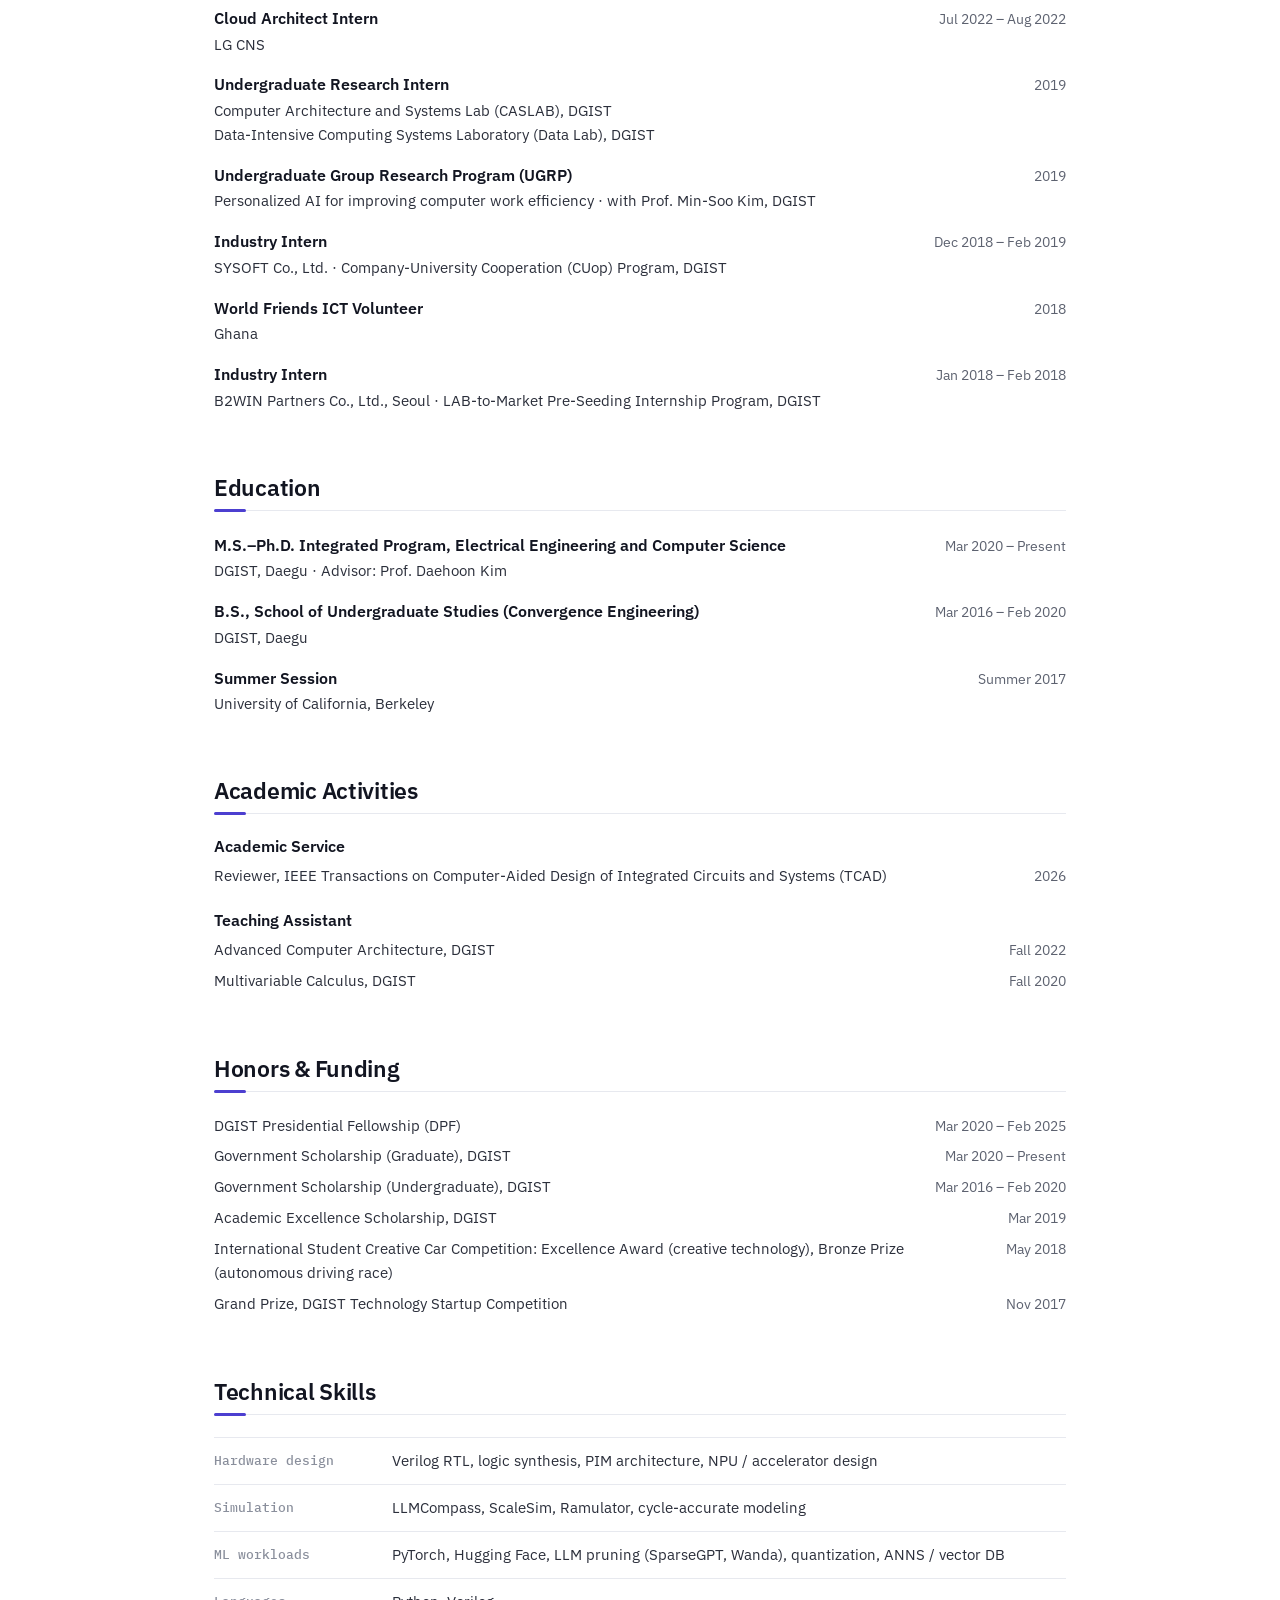
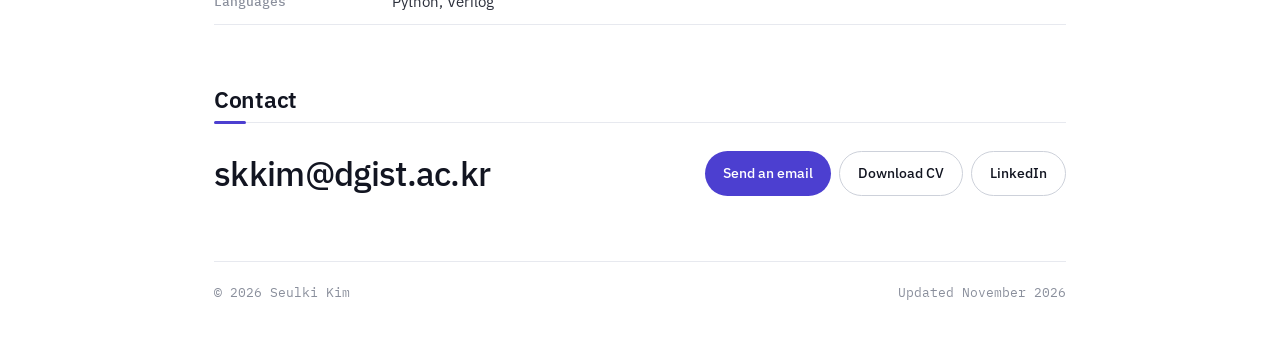
==== commit 7efcd050: "Add Code link for UniPIM" ====
--- a/index.html
+++ b/index.html
@@ -89,7 +89,7 @@
       <div class="sec-head"><h2 id="work-h">Publications</h2><a class="more" href="publications.html">All publications →</a></div>
       <ol class="plist">
         <li class="t-pim">
-          <p class="plist-title"><span class="tier tier-top">Top-tier</span> <a class="plist-main" href="publications.html#work-unipim">UniPIM: Hardware-Aligned Sparse LLM Inference for All-Bank Processing-in-Memory</a> <a class="plist-link" href="https://caslab-yonsei.github.io/publications/hpca27-skim/" target="_blank" rel="noopener">[Project]</a></p>
+          <p class="plist-title"><span class="tier tier-top">Top-tier</span> <a class="plist-main" href="publications.html#work-unipim">UniPIM: Hardware-Aligned Sparse LLM Inference for All-Bank Processing-in-Memory</a> <a class="plist-link" href="https://caslab-yonsei.github.io/publications/hpca27-skim/" target="_blank" rel="noopener">[Project]</a> <a class="plist-link" href="https://github.com/skkim-caslab/UniPIM" target="_blank" rel="noopener">[Code]</a></p>
           <p class="plist-authors"><span class="me">Seulki Kim</span>, Yewon Jang, Yunhyeong Jeon, Kyeonghyeon Ryu, Daehoon Kim</p>
           <p class="plist-venue">IEEE International Symposium on High-Performance Computer Architecture (HPCA), 2027</p>
         </li>
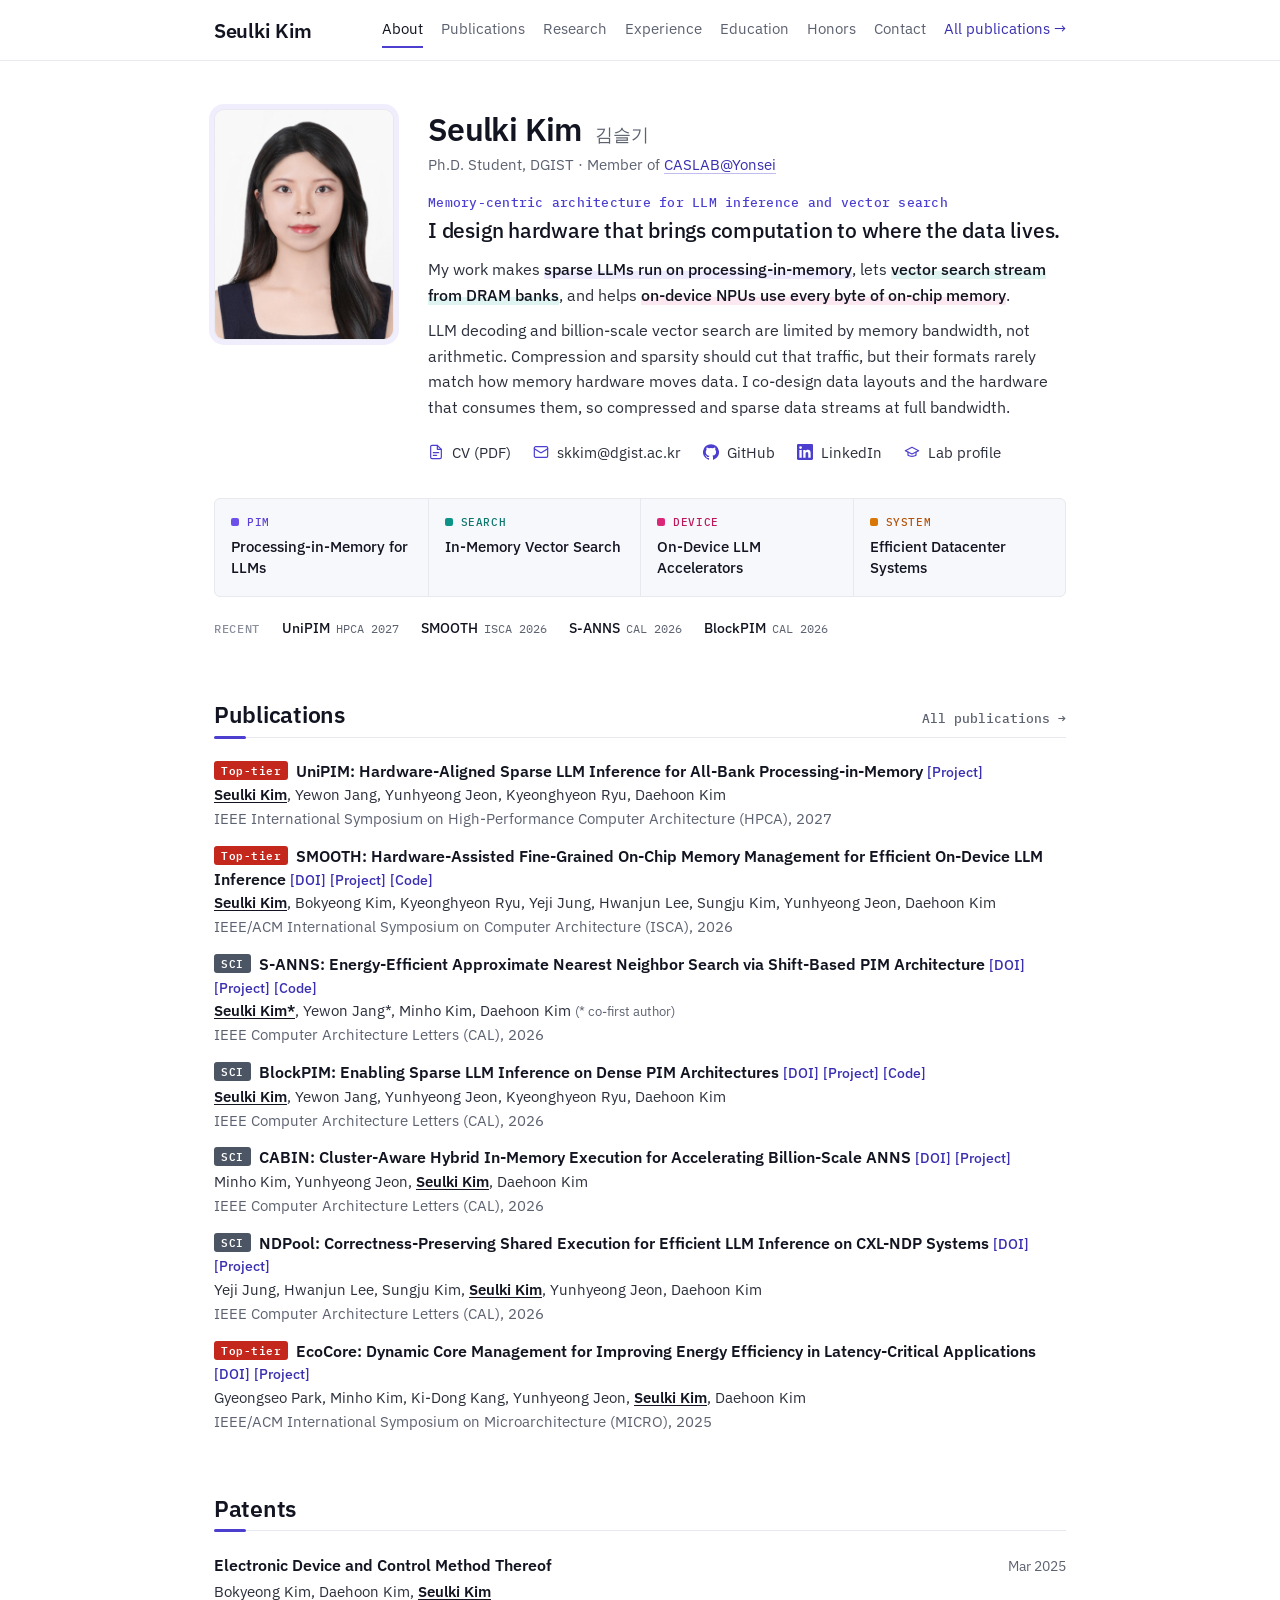
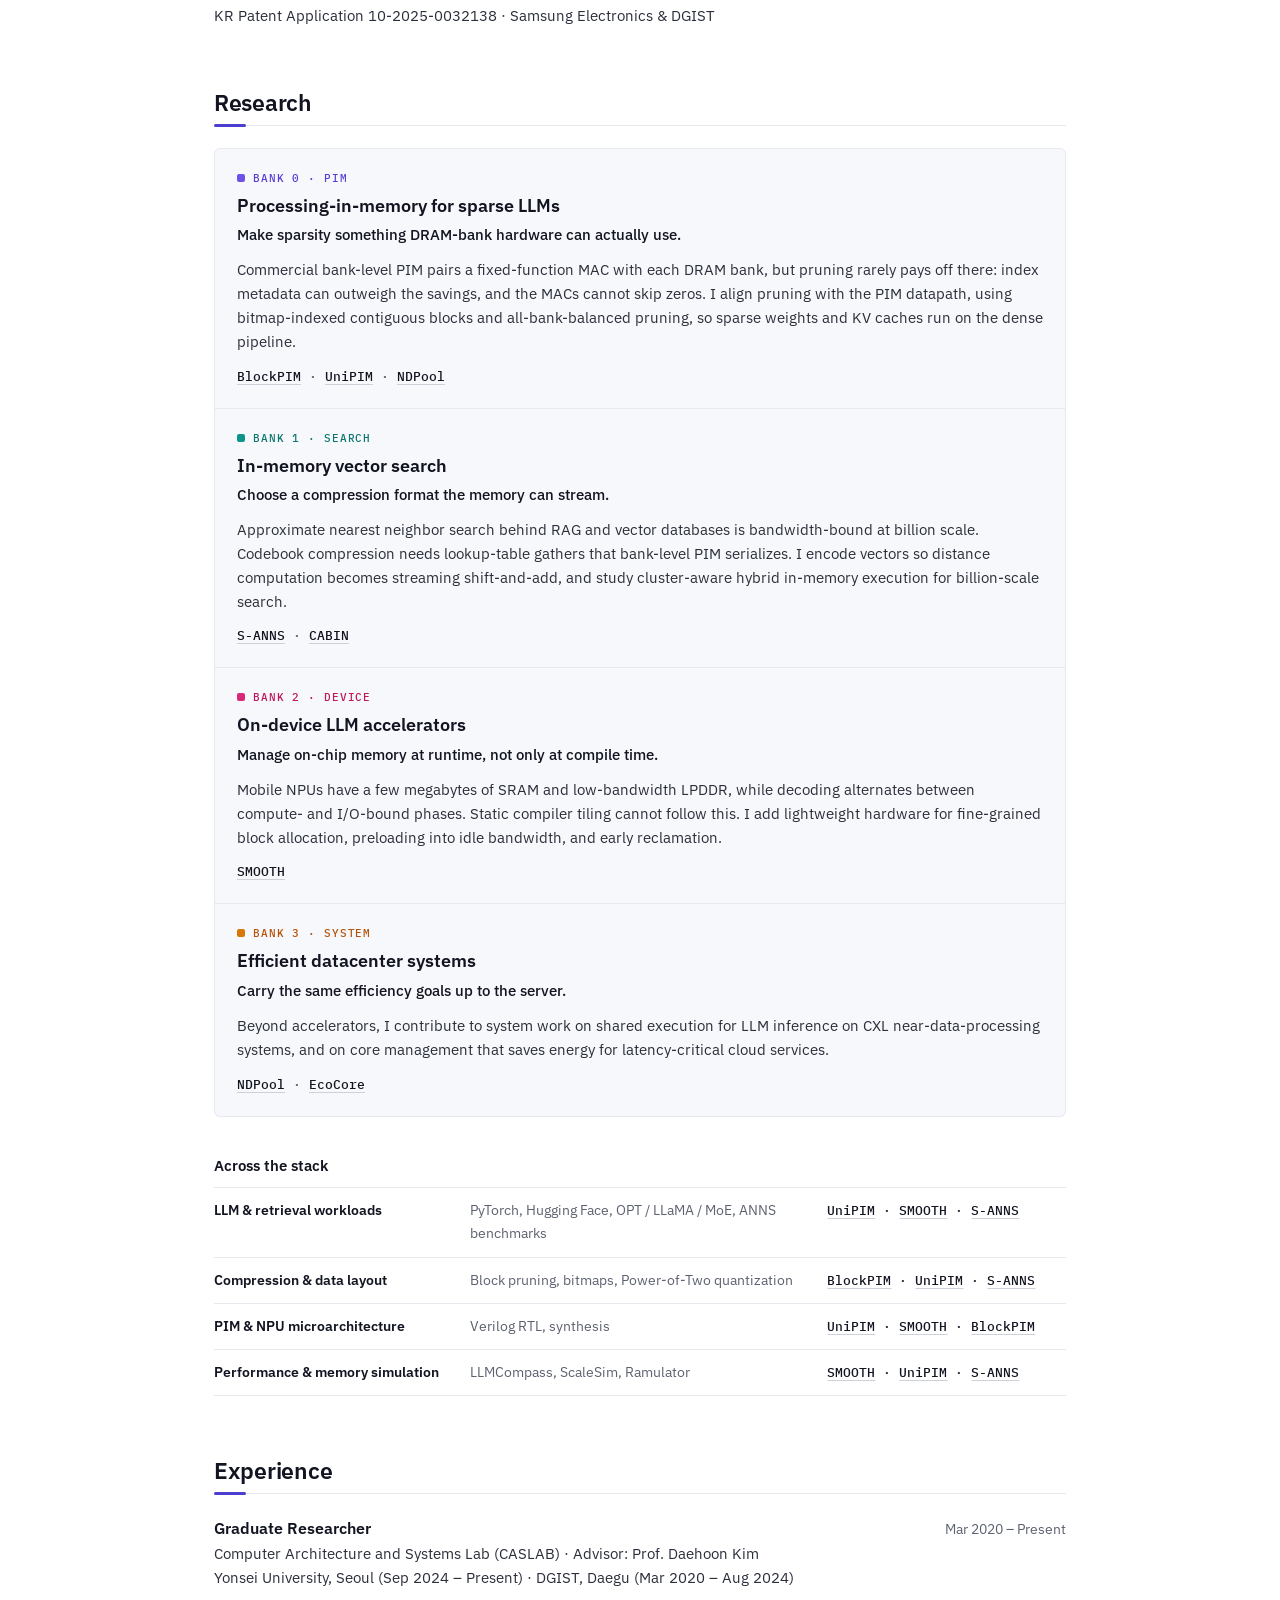
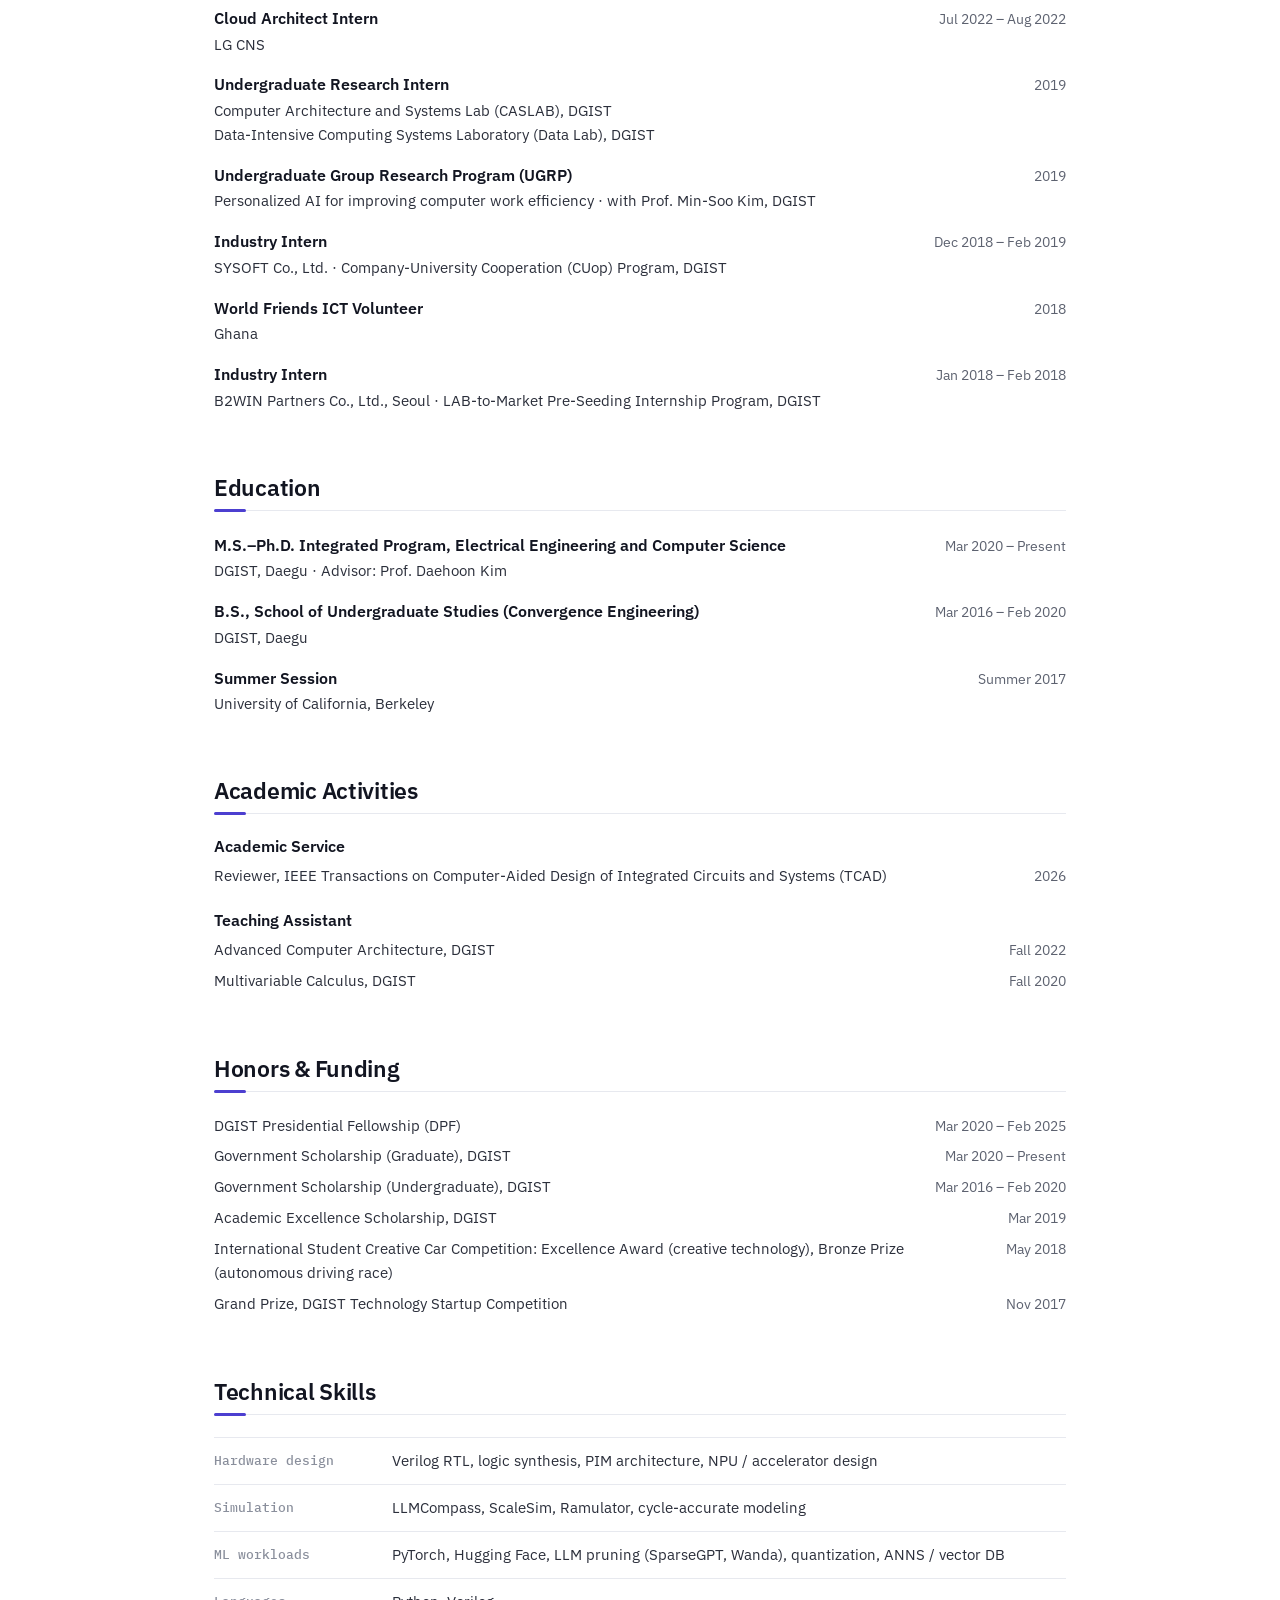
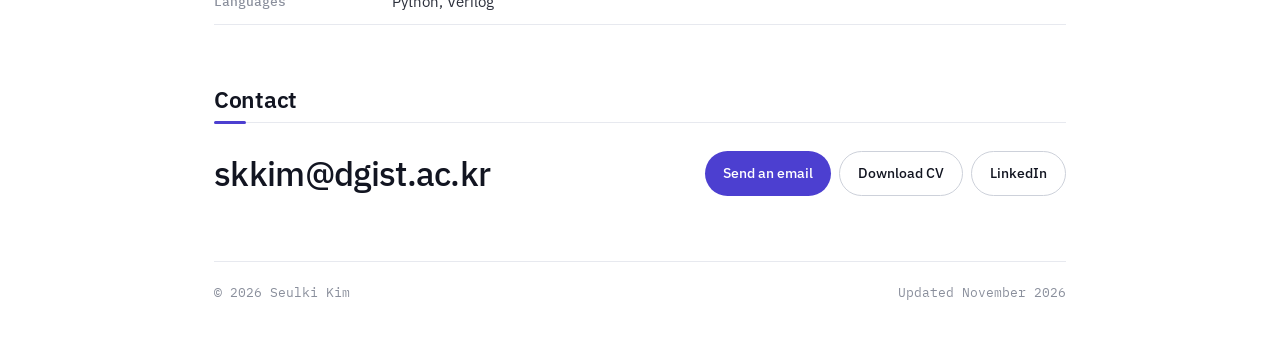
==== commit 7e56047e: "Remove UniPIM code link" ====
--- a/index.html
+++ b/index.html
@@ -89,7 +89,7 @@
       <div class="sec-head"><h2 id="work-h">Publications</h2><a class="more" href="publications.html">All publications →</a></div>
       <ol class="plist">
         <li class="t-pim">
-          <p class="plist-title"><span class="tier tier-top">Top-tier</span> <a class="plist-main" href="publications.html#work-unipim">UniPIM: Hardware-Aligned Sparse LLM Inference for All-Bank Processing-in-Memory</a> <a class="plist-link" href="https://caslab-yonsei.github.io/publications/hpca27-skim/" target="_blank" rel="noopener">[Project]</a> <a class="plist-link" href="https://github.com/skkim-caslab/UniPIM" target="_blank" rel="noopener">[Code]</a></p>
+          <p class="plist-title"><span class="tier tier-top">Top-tier</span> <a class="plist-main" href="publications.html#work-unipim">UniPIM: Hardware-Aligned Sparse LLM Inference for All-Bank Processing-in-Memory</a> <a class="plist-link" href="https://caslab-yonsei.github.io/publications/hpca27-skim/" target="_blank" rel="noopener">[Project]</a></p>
           <p class="plist-authors"><span class="me">Seulki Kim</span>, Yewon Jang, Yunhyeong Jeon, Kyeonghyeon Ryu, Daehoon Kim</p>
           <p class="plist-venue">IEEE International Symposium on High-Performance Computer Architecture (HPCA), 2027</p>
         </li>
